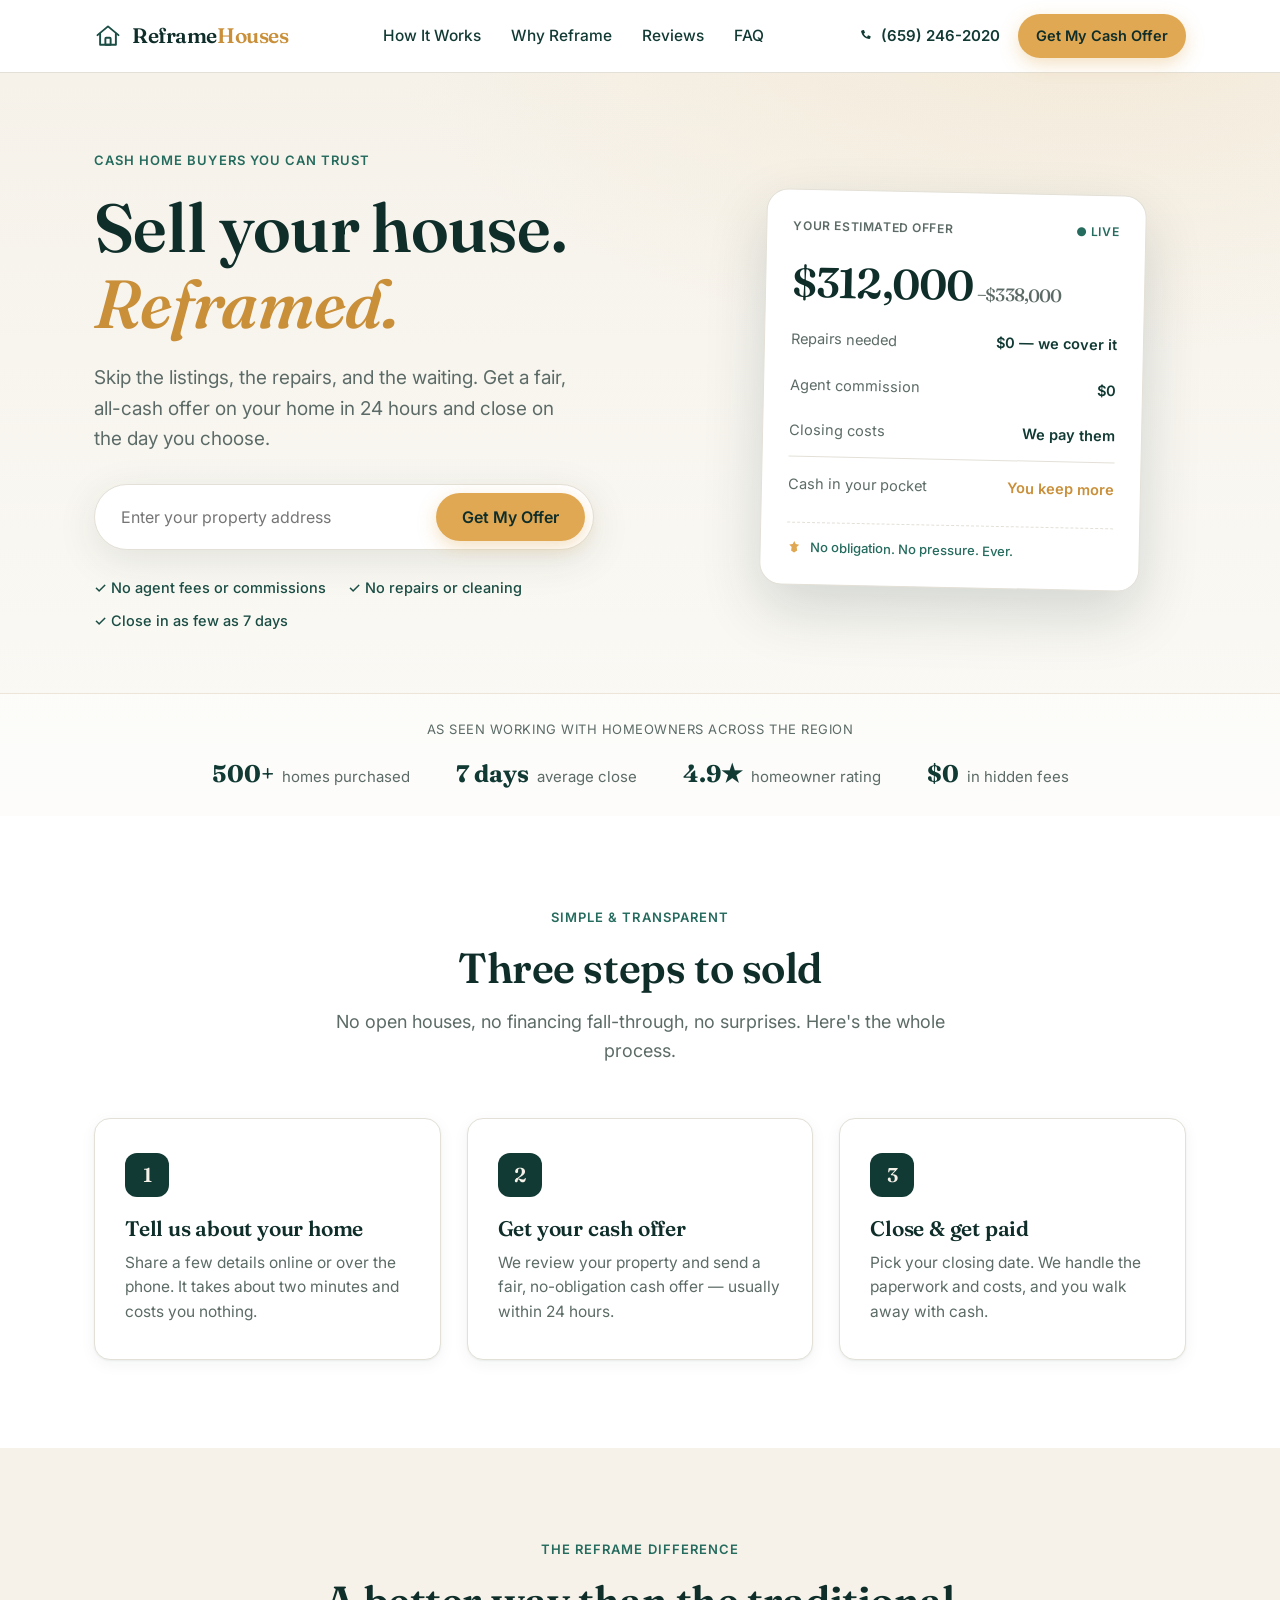
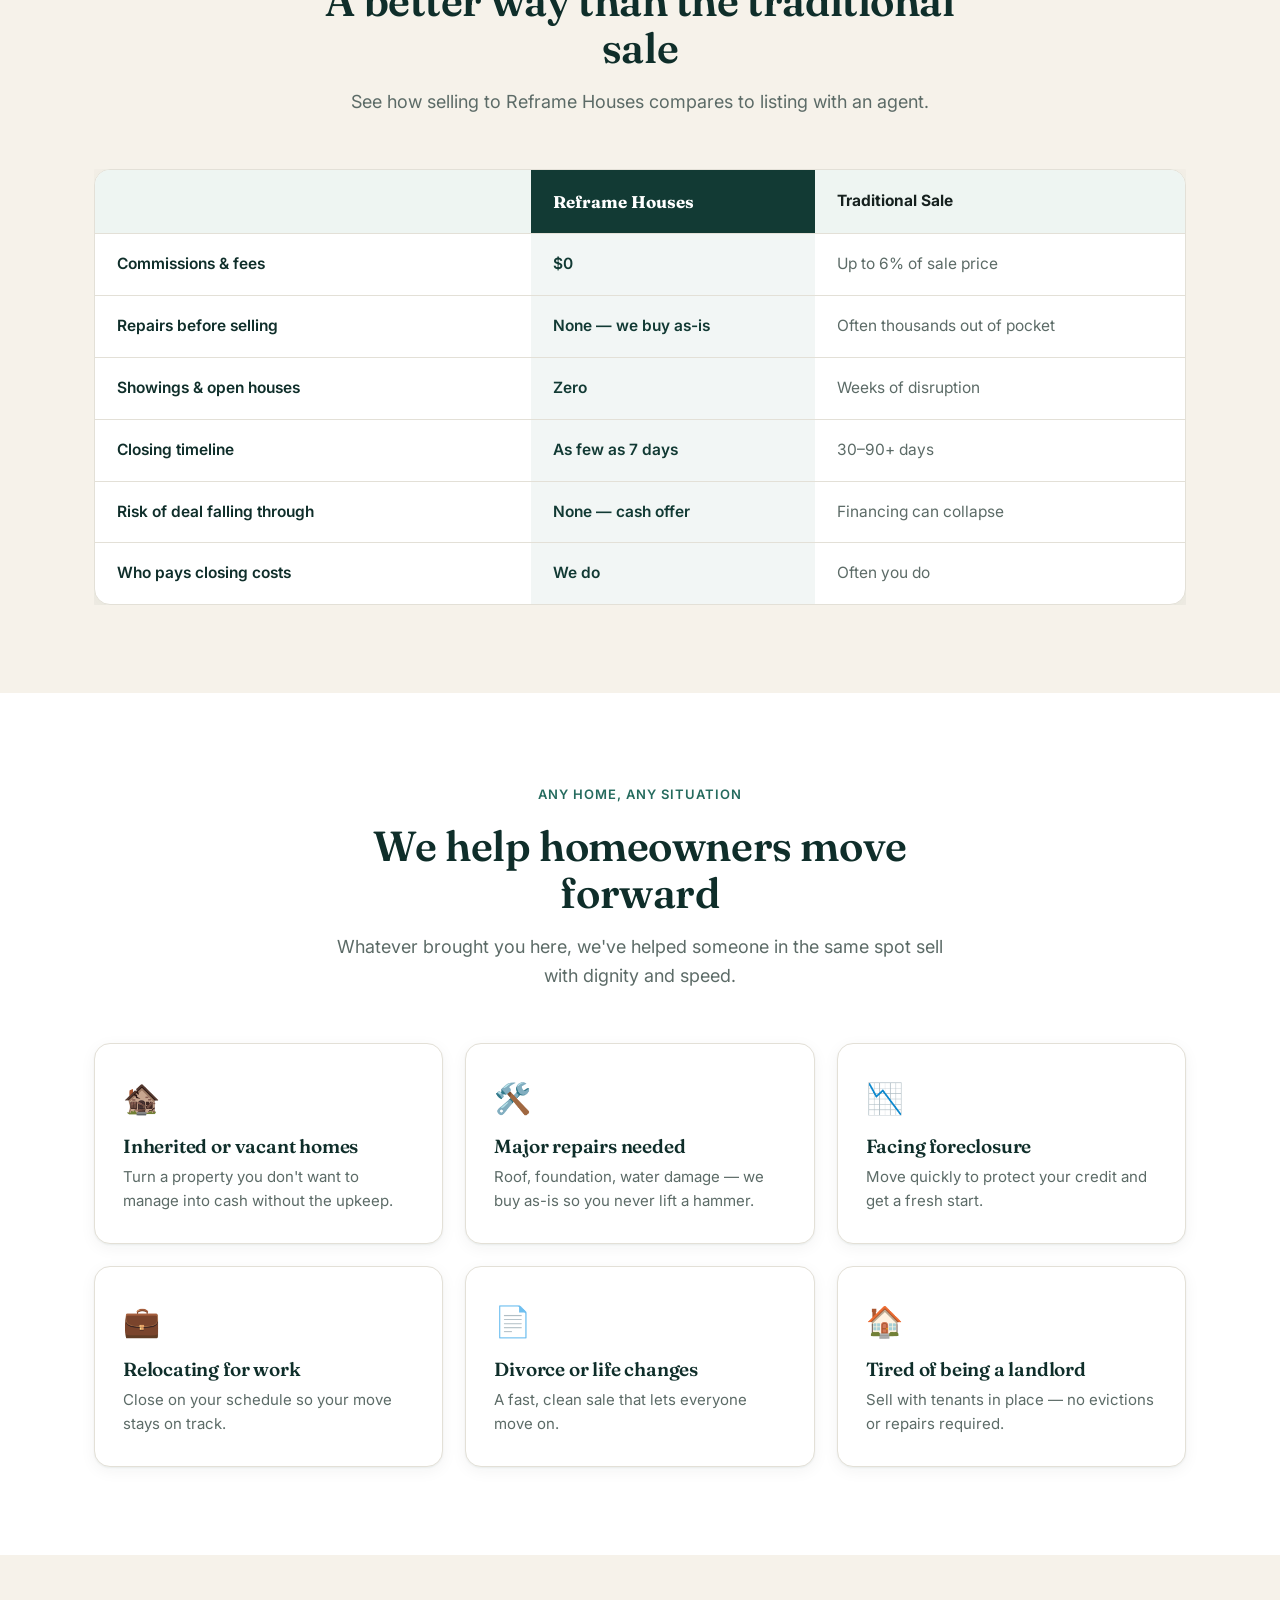
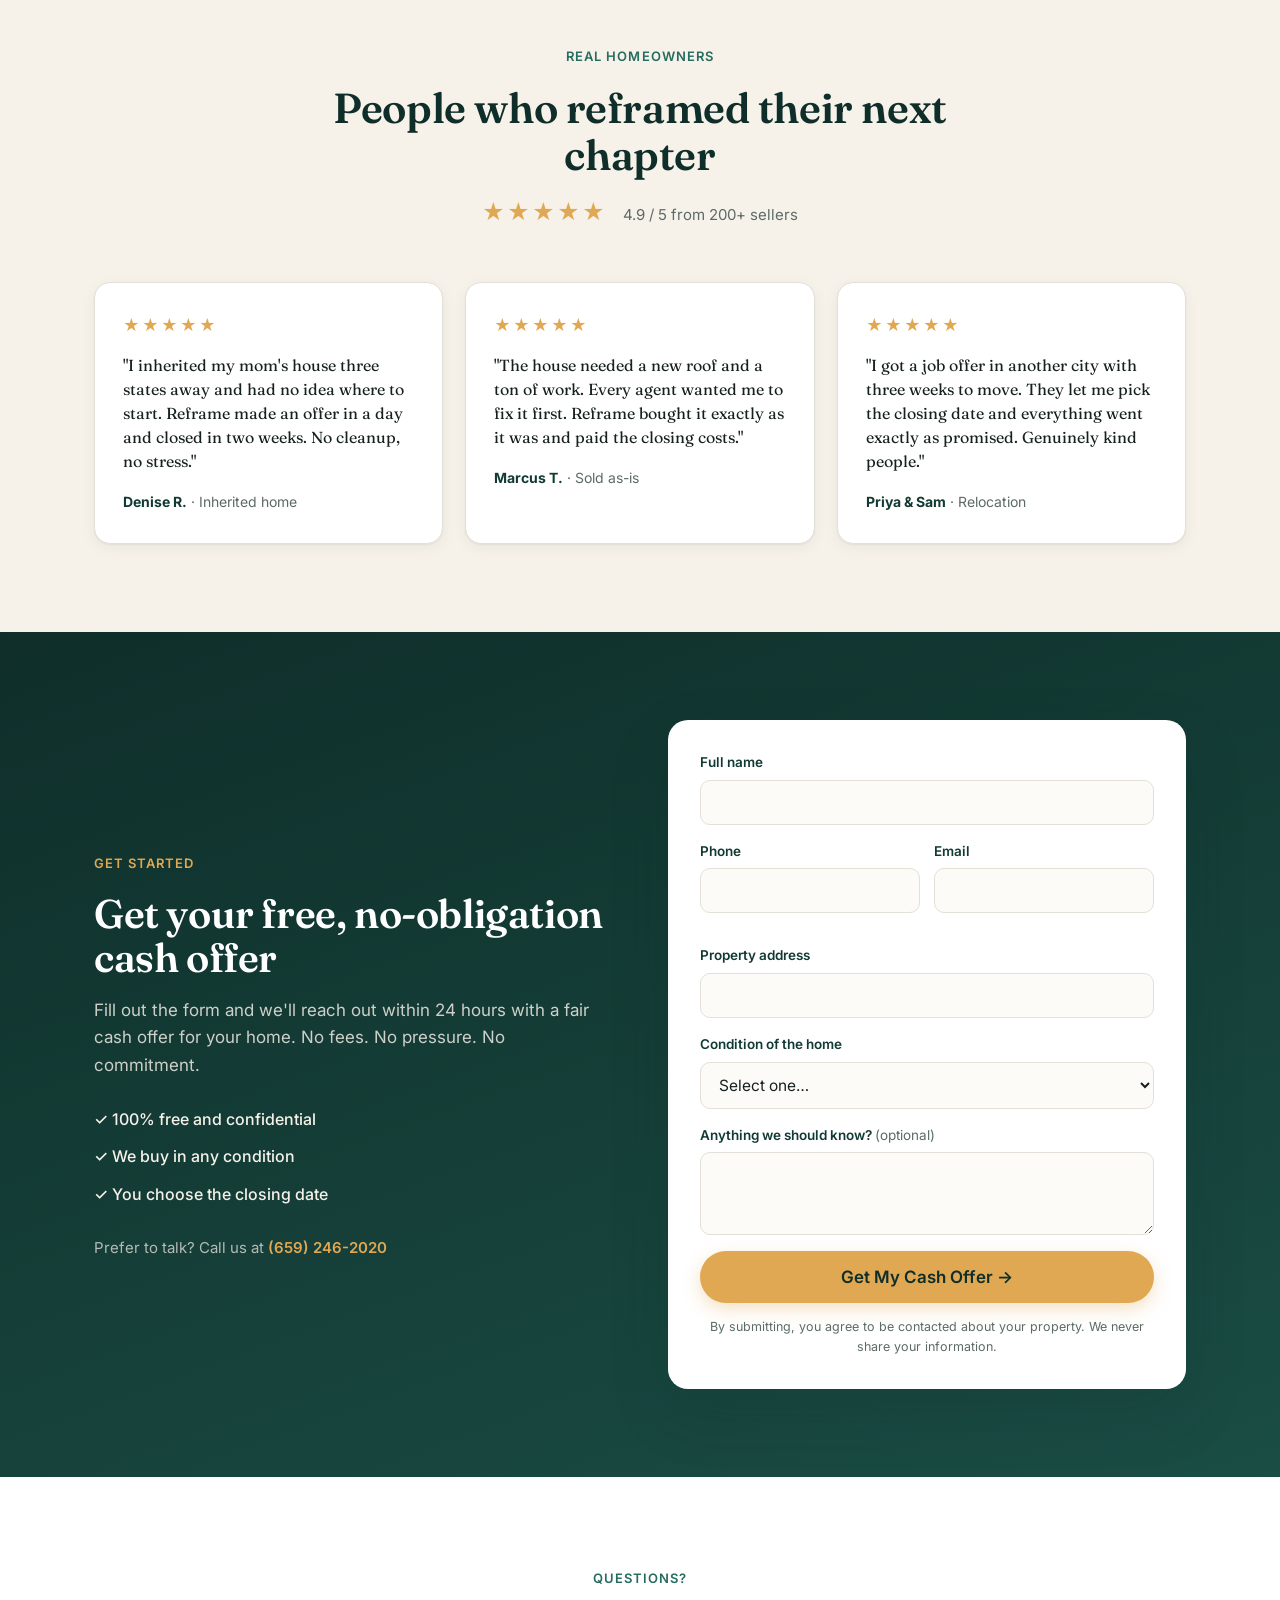
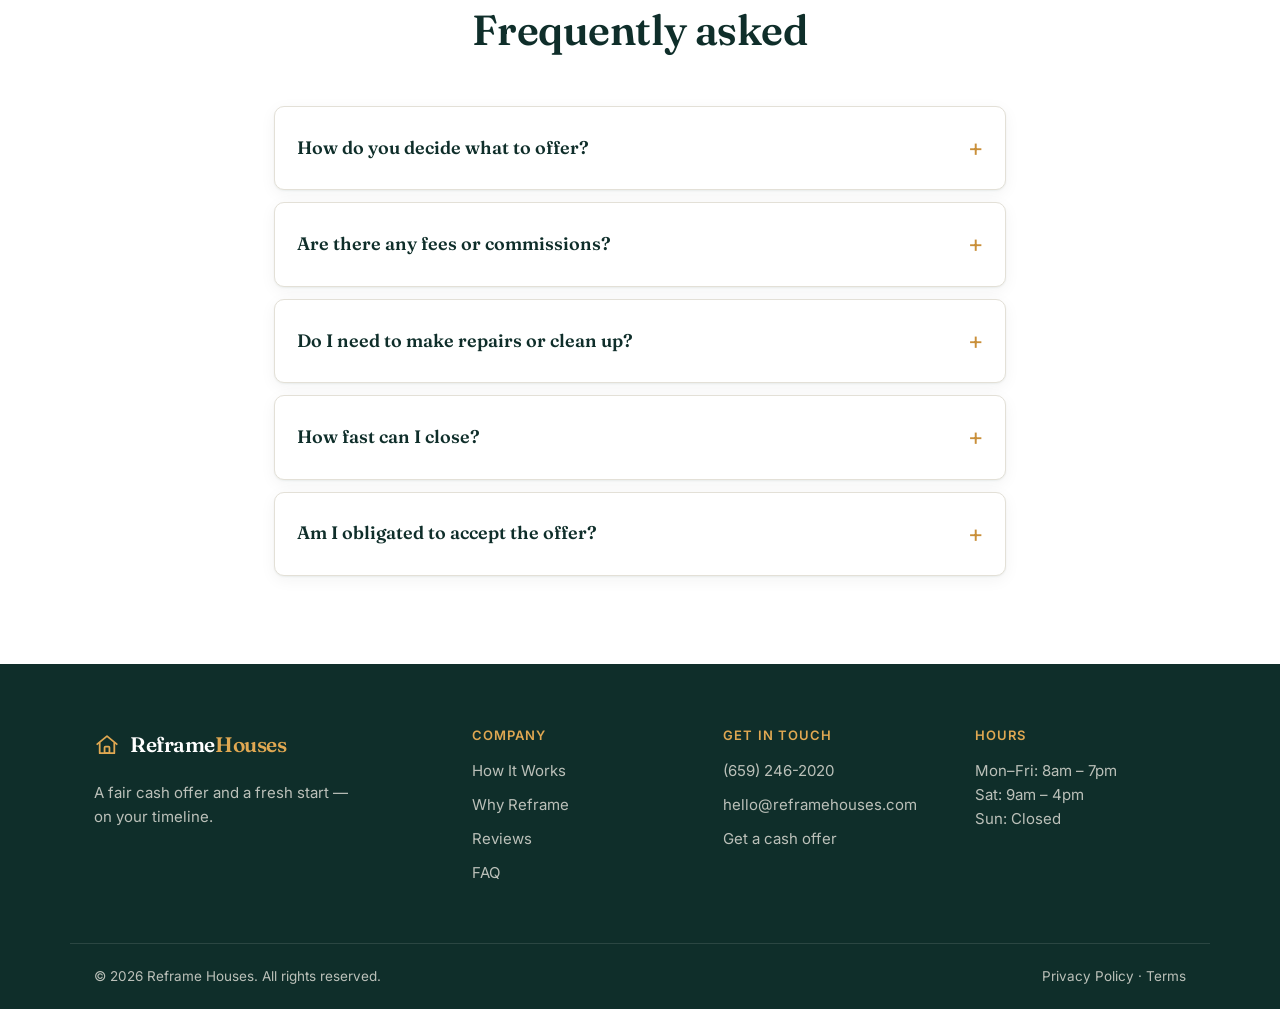
==== public/index.html @ acd5681f "Convert to Cloudflare Worker + static assets Workers Builds runs 'wrangler deploy', which failed on " ====
<!DOCTYPE html>
<html lang="en">
<head>
  <meta charset="UTF-8" />
  <meta name="viewport" content="width=device-width, initial-scale=1.0" />
  <title>Reframe Houses | Sell Your House Fast for Cash — No Fees, No Repairs</title>
  <meta name="description" content="Reframe Houses buys homes for cash in any condition. Get a fair, no-obligation cash offer and close on your timeline — no fees, no repairs, no showings." />
  <meta name="theme-color" content="#0f2e2a" />

  <!-- Open Graph -->
  <meta property="og:title" content="Reframe Houses — Sell Your House Fast for Cash" />
  <meta property="og:description" content="A fair cash offer in 24 hours. No fees, no repairs, close on your timeline." />
  <meta property="og:type" content="website" />

  <link rel="preconnect" href="https://fonts.googleapis.com" />
  <link rel="preconnect" href="https://fonts.gstatic.com" crossorigin />
  <link href="https://fonts.googleapis.com/css2?family=Fraunces:opsz,wght@9..144,400;9..144,500;9..144,600;9..144,700&family=Inter:wght@400;500;600;700&display=swap" rel="stylesheet" />
  <link rel="stylesheet" href="styles.css" />
</head>
<body>
  <!-- ===== Header ===== -->
  <header class="site-header" id="top">
    <div class="container header-inner">
      <a href="#top" class="logo" aria-label="Reframe Houses home">
        <span class="logo-mark" aria-hidden="true">
          <svg viewBox="0 0 32 32" width="28" height="28" fill="none">
            <path d="M4 15 16 5l12 10" stroke="currentColor" stroke-width="2.2" stroke-linecap="round" stroke-linejoin="round"/>
            <path d="M7 13.5V26h18V13.5" stroke="currentColor" stroke-width="2.2" stroke-linecap="round" stroke-linejoin="round"/>
            <rect x="13" y="18" width="6" height="8" rx="1" stroke="currentColor" stroke-width="2.2"/>
          </svg>
        </span>
        <span class="logo-text">Reframe<span>Houses</span></span>
      </a>

      <nav class="main-nav" aria-label="Primary">
        <a href="#how">How It Works</a>
        <a href="#why">Why Reframe</a>
        <a href="#reviews">Reviews</a>
        <a href="#faq">FAQ</a>
      </nav>

      <div class="header-actions">
        <a href="tel:+16592462020" class="header-phone">
          <svg viewBox="0 0 24 24" width="16" height="16" fill="none" aria-hidden="true"><path d="M6.5 3.5 9 3l1.5 4-2 1.5a12 12 0 0 0 5 5L15 11l4 1.5-.5 2.5a2 2 0 0 1-2 1.6A14 14 0 0 1 4.9 6.5a2 2 0 0 1 1.6-3Z" fill="currentColor"/></svg>
          (659) 246-2020
        </a>
        <a href="#offer" class="btn btn-primary btn-sm">Get My Cash Offer</a>
        <button class="nav-toggle" aria-label="Open menu" aria-expanded="false">
          <span></span><span></span><span></span>
        </button>
      </div>
    </div>
  </header>

  <!-- ===== Hero ===== -->
  <section class="hero">
    <div class="container hero-grid">
      <div class="hero-copy">
        <span class="eyebrow">Cash home buyers you can trust</span>
        <h1>Sell your house.<br /><span class="accent">Reframed.</span></h1>
        <p class="hero-sub">
          Skip the listings, the repairs, and the waiting. Get a fair, all-cash
          offer on your home in 24 hours and close on the day you choose.
        </p>

        <form class="offer-mini" id="offer" novalidate>
          <label class="sr-only" for="mini-address">Property address</label>
          <input id="mini-address" name="address" type="text" placeholder="Enter your property address" autocomplete="street-address" required />
          <button type="submit" class="btn btn-primary">Get My Offer</button>
        </form>

        <ul class="hero-trust">
          <li>✓ No agent fees or commissions</li>
          <li>✓ No repairs or cleaning</li>
          <li>✓ Close in as few as 7 days</li>
        </ul>
      </div>

      <div class="hero-card-wrap" aria-hidden="false">
        <div class="hero-card">
          <div class="hero-card-head">
            <span class="tag">Your estimated offer</span>
            <span class="tag tag-live">● Live</span>
          </div>
          <div class="hero-card-amount">$312,000<span>–$338,000</span></div>
          <div class="hero-card-row"><span>Repairs needed</span><strong>$0 — we cover it</strong></div>
          <div class="hero-card-row"><span>Agent commission</span><strong>$0</strong></div>
          <div class="hero-card-row"><span>Closing costs</span><strong>We pay them</strong></div>
          <div class="hero-card-divider"></div>
          <div class="hero-card-row total"><span>Cash in your pocket</span><strong>You keep more</strong></div>
          <div class="hero-card-foot">
            <svg viewBox="0 0 24 24" width="15" height="15" fill="none" aria-hidden="true"><path d="M12 2l2.5 5 5.5.8-4 3.9.9 5.5L12 20.5 7.1 17.2l.9-5.5-4-3.9L9.5 7 12 2Z" fill="currentColor"/></svg>
            No obligation. No pressure. Ever.
          </div>
        </div>
      </div>
    </div>

    <div class="hero-logos">
      <div class="container hero-logos-inner">
        <span>As seen working with homeowners across the region</span>
        <div class="stat-row">
          <div><strong>500+</strong> homes purchased</div>
          <div><strong>7 days</strong> average close</div>
          <div><strong>4.9★</strong> homeowner rating</div>
          <div><strong>$0</strong> in hidden fees</div>
        </div>
      </div>
    </div>
  </section>

  <!-- ===== How It Works ===== -->
  <section class="section" id="how">
    <div class="container">
      <div class="section-head center">
        <span class="eyebrow">Simple &amp; transparent</span>
        <h2>Three steps to sold</h2>
        <p>No open houses, no financing fall-through, no surprises. Here's the whole process.</p>
      </div>

      <div class="steps">
        <article class="step">
          <div class="step-num">1</div>
          <h3>Tell us about your home</h3>
          <p>Share a few details online or over the phone. It takes about two minutes and costs you nothing.</p>
        </article>
        <article class="step">
          <div class="step-num">2</div>
          <h3>Get your cash offer</h3>
          <p>We review your property and send a fair, no-obligation cash offer — usually within 24 hours.</p>
        </article>
        <article class="step">
          <div class="step-num">3</div>
          <h3>Close &amp; get paid</h3>
          <p>Pick your closing date. We handle the paperwork and costs, and you walk away with cash.</p>
        </article>
      </div>
    </div>
  </section>

  <!-- ===== Why Reframe / Comparison ===== -->
  <section class="section section-alt" id="why">
    <div class="container">
      <div class="section-head center">
        <span class="eyebrow">The Reframe difference</span>
        <h2>A better way than the traditional sale</h2>
        <p>See how selling to Reframe Houses compares to listing with an agent.</p>
      </div>

      <div class="compare">
        <table class="compare-table">
          <thead>
            <tr>
              <th scope="col"></th>
              <th scope="col" class="col-us">
                <span class="col-badge">Reframe Houses</span>
              </th>
              <th scope="col">Traditional Sale</th>
            </tr>
          </thead>
          <tbody>
            <tr><th scope="row">Commissions &amp; fees</th><td class="col-us">$0</td><td>Up to 6% of sale price</td></tr>
            <tr><th scope="row">Repairs before selling</th><td class="col-us">None — we buy as-is</td><td>Often thousands out of pocket</td></tr>
            <tr><th scope="row">Showings &amp; open houses</th><td class="col-us">Zero</td><td>Weeks of disruption</td></tr>
            <tr><th scope="row">Closing timeline</th><td class="col-us">As few as 7 days</td><td>30–90+ days</td></tr>
            <tr><th scope="row">Risk of deal falling through</th><td class="col-us">None — cash offer</td><td>Financing can collapse</td></tr>
            <tr><th scope="row">Who pays closing costs</th><td class="col-us">We do</td><td>Often you do</td></tr>
          </tbody>
        </table>
      </div>
    </div>
  </section>

  <!-- ===== Situations ===== -->
  <section class="section" id="situations">
    <div class="container">
      <div class="section-head center">
        <span class="eyebrow">Any home, any situation</span>
        <h2>We help homeowners move forward</h2>
        <p>Whatever brought you here, we've helped someone in the same spot sell with dignity and speed.</p>
      </div>

      <div class="cards">
        <div class="card"><div class="card-ico">🏚️</div><h3>Inherited or vacant homes</h3><p>Turn a property you don't want to manage into cash without the upkeep.</p></div>
        <div class="card"><div class="card-ico">🛠️</div><h3>Major repairs needed</h3><p>Roof, foundation, water damage — we buy as-is so you never lift a hammer.</p></div>
        <div class="card"><div class="card-ico">📉</div><h3>Facing foreclosure</h3><p>Move quickly to protect your credit and get a fresh start.</p></div>
        <div class="card"><div class="card-ico">💼</div><h3>Relocating for work</h3><p>Close on your schedule so your move stays on track.</p></div>
        <div class="card"><div class="card-ico">📄</div><h3>Divorce or life changes</h3><p>A fast, clean sale that lets everyone move on.</p></div>
        <div class="card"><div class="card-ico">🏠</div><h3>Tired of being a landlord</h3><p>Sell with tenants in place — no evictions or repairs required.</p></div>
      </div>
    </div>
  </section>

  <!-- ===== Reviews ===== -->
  <section class="section section-alt" id="reviews">
    <div class="container">
      <div class="section-head center">
        <span class="eyebrow">Real homeowners</span>
        <h2>People who reframed their next chapter</h2>
        <div class="stars-big" aria-label="4.9 out of 5 stars">★★★★★ <span>4.9 / 5 from 200+ sellers</span></div>
      </div>

      <div class="reviews">
        <figure class="review">
          <div class="stars" aria-hidden="true">★★★★★</div>
          <blockquote>"I inherited my mom's house three states away and had no idea where to start. Reframe made an offer in a day and closed in two weeks. No cleanup, no stress."</blockquote>
          <figcaption><strong>Denise R.</strong> · Inherited home</figcaption>
        </figure>
        <figure class="review">
          <div class="stars" aria-hidden="true">★★★★★</div>
          <blockquote>"The house needed a new roof and a ton of work. Every agent wanted me to fix it first. Reframe bought it exactly as it was and paid the closing costs."</blockquote>
          <figcaption><strong>Marcus T.</strong> · Sold as-is</figcaption>
        </figure>
        <figure class="review">
          <div class="stars" aria-hidden="true">★★★★★</div>
          <blockquote>"I got a job offer in another city with three weeks to move. They let me pick the closing date and everything went exactly as promised. Genuinely kind people."</blockquote>
          <figcaption><strong>Priya &amp; Sam</strong> · Relocation</figcaption>
        </figure>
      </div>
    </div>
  </section>

  <!-- ===== Offer form (full) ===== -->
  <section class="section cta-section" id="get-offer">
    <div class="container">
      <div class="cta-grid">
        <div class="cta-copy">
          <span class="eyebrow eyebrow-light">Get started</span>
          <h2>Get your free, no-obligation cash offer</h2>
          <p>Fill out the form and we'll reach out within 24 hours with a fair cash offer for your home. No fees. No pressure. No commitment.</p>
          <ul class="cta-points">
            <li>✓ 100% free and confidential</li>
            <li>✓ We buy in any condition</li>
            <li>✓ You choose the closing date</li>
          </ul>
          <p class="cta-call">Prefer to talk? Call us at <a href="tel:+16592462020">(659) 246-2020</a></p>
        </div>

        <form class="offer-form" id="lead-form" novalidate>
          <div class="form-row">
            <div class="field">
              <label for="name">Full name</label>
              <input id="name" name="name" type="text" autocomplete="name" required />
            </div>
          </div>
          <div class="form-row two">
            <div class="field">
              <label for="phone">Phone</label>
              <input id="phone" name="phone" type="tel" autocomplete="tel" required />
            </div>
            <div class="field">
              <label for="email">Email</label>
              <input id="email" name="email" type="email" autocomplete="email" required />
            </div>
          </div>
          <div class="field">
            <label for="property">Property address</label>
            <input id="property" name="property" type="text" autocomplete="street-address" required />
          </div>
          <div class="field">
            <label for="condition">Condition of the home</label>
            <select id="condition" name="condition">
              <option value="">Select one…</option>
              <option>Move-in ready</option>
              <option>Needs minor work</option>
              <option>Needs major repairs</option>
              <option>Not sure</option>
            </select>
          </div>
          <div class="field">
            <label for="notes">Anything we should know? <span class="opt">(optional)</span></label>
            <textarea id="notes" name="notes" rows="3"></textarea>
          </div>
          <button type="submit" class="btn btn-primary btn-block">Get My Cash Offer →</button>
          <p class="form-fine">By submitting, you agree to be contacted about your property. We never share your information.</p>
          <p class="form-success" id="form-success" hidden>✓ Thanks! We've received your info and will reach out within 24 hours.</p>
        </form>
      </div>
    </div>
  </section>

  <!-- ===== FAQ ===== -->
  <section class="section" id="faq">
    <div class="container narrow">
      <div class="section-head center">
        <span class="eyebrow">Questions?</span>
        <h2>Frequently asked</h2>
      </div>

      <div class="faq">
        <details>
          <summary>How do you decide what to offer?</summary>
          <p>We look at your home's location, condition, and recent sales of comparable properties nearby. Then we factor in the repairs we'll take on so you don't have to. You'll get a clear, fair number with no obligation to accept.</p>
        </details>
        <details>
          <summary>Are there any fees or commissions?</summary>
          <p>None. Unlike a traditional sale, there are no agent commissions, listing fees, or closing costs on your end — we cover them. The offer we make is the amount you walk away with.</p>
        </details>
        <details>
          <summary>Do I need to make repairs or clean up?</summary>
          <p>No. We buy homes exactly as they are. Leave behind anything you don't want, skip the repairs, and let us handle the rest.</p>
        </details>
        <details>
          <summary>How fast can I close?</summary>
          <p>Because we pay in cash, we can close in as few as 7 days. If you need more time, you pick the date that works for you.</p>
        </details>
        <details>
          <summary>Am I obligated to accept the offer?</summary>
          <p>Never. Our offer is completely free and no-obligation. If it's not the right fit, there's no cost and no pressure.</p>
        </details>
      </div>
    </div>
  </section>

  <!-- ===== Footer ===== -->
  <footer class="site-footer">
    <div class="container footer-grid">
      <div class="footer-brand">
        <a href="#top" class="logo logo-light">
          <span class="logo-mark" aria-hidden="true">
            <svg viewBox="0 0 32 32" width="26" height="26" fill="none">
              <path d="M4 15 16 5l12 10" stroke="currentColor" stroke-width="2.2" stroke-linecap="round" stroke-linejoin="round"/>
              <path d="M7 13.5V26h18V13.5" stroke="currentColor" stroke-width="2.2" stroke-linecap="round" stroke-linejoin="round"/>
              <rect x="13" y="18" width="6" height="8" rx="1" stroke="currentColor" stroke-width="2.2"/>
            </svg>
          </span>
          <span class="logo-text">Reframe<span>Houses</span></span>
        </a>
        <p>A fair cash offer and a fresh start — on your timeline.</p>
      </div>
      <div class="footer-col">
        <h4>Company</h4>
        <a href="#how">How It Works</a>
        <a href="#why">Why Reframe</a>
        <a href="#reviews">Reviews</a>
        <a href="#faq">FAQ</a>
      </div>
      <div class="footer-col">
        <h4>Get in touch</h4>
        <a href="tel:+16592462020">(659) 246-2020</a>
        <a href="mailto:hello@reframehouses.com">hello@reframehouses.com</a>
        <a href="#get-offer">Get a cash offer</a>
      </div>
      <div class="footer-col">
        <h4>Hours</h4>
        <p>Mon–Fri: 8am – 7pm<br />Sat: 9am – 4pm<br />Sun: Closed</p>
      </div>
    </div>
    <div class="container footer-bottom">
      <p>© <span id="year"></span> Reframe Houses. All rights reserved.</p>
      <p class="footer-legal"><a href="#">Privacy Policy</a> · <a href="#">Terms</a></p>
    </div>
  </footer>

  <script src="script.js"></script>
</body>
</html>
---- public/styles.css ----
/* ============================================================
   Reframe Houses — styles
   ============================================================ */

:root {
  --green-900: #0f2e2a;
  --green-800: #123a34;
  --green-700: #1a4d44;
  --green-600: #256b5e;
  --green-50:  #eef5f2;
  --sand:      #f6f2ea;
  --sand-200:  #ece5d8;
  --gold:      #e0a852;
  --gold-dark: #c98f39;
  --ink:       #16211f;
  --muted:     #5c6b67;
  --line:      #e3e0d7;
  --white:     #ffffff;

  --radius:    16px;
  --radius-sm: 10px;
  --shadow-sm: 0 1px 2px rgba(15,46,42,.06), 0 4px 16px rgba(15,46,42,.05);
  --shadow-md: 0 10px 40px rgba(15,46,42,.10);
  --shadow-lg: 0 24px 60px rgba(15,46,42,.16);

  --font-sans: 'Inter', -apple-system, BlinkMacSystemFont, 'Segoe UI', sans-serif;
  --font-serif: 'Fraunces', Georgia, serif;

  --maxw: 1140px;
}

* { box-sizing: border-box; }

html { scroll-behavior: smooth; }

body {
  margin: 0;
  font-family: var(--font-sans);
  color: var(--ink);
  background: var(--white);
  line-height: 1.6;
  -webkit-font-smoothing: antialiased;
}

h1, h2, h3, h4 { font-family: var(--font-serif); font-weight: 600; line-height: 1.12; margin: 0; letter-spacing: -0.01em; }

p { margin: 0; }

a { color: inherit; text-decoration: none; }

img { max-width: 100%; display: block; }

.container { width: 100%; max-width: var(--maxw); margin: 0 auto; padding: 0 24px; }
.container.narrow { max-width: 780px; }

.sr-only {
  position: absolute; width: 1px; height: 1px; padding: 0; margin: -1px;
  overflow: hidden; clip: rect(0 0 0 0); white-space: nowrap; border: 0;
}

/* ---------- Buttons ---------- */
.btn {
  display: inline-flex; align-items: center; justify-content: center; gap: 8px;
  font-family: var(--font-sans); font-weight: 600; font-size: 16px;
  padding: 14px 26px; border-radius: 999px; border: 0; cursor: pointer;
  transition: transform .15s ease, box-shadow .15s ease, background .15s ease;
  white-space: nowrap; text-align: center;
}
.btn-primary { background: var(--gold); color: var(--green-900); box-shadow: 0 6px 18px rgba(224,168,82,.35); }
.btn-primary:hover { background: var(--gold-dark); transform: translateY(-2px); box-shadow: 0 10px 24px rgba(224,168,82,.4); }
.btn-sm { padding: 10px 18px; font-size: 14.5px; }
.btn-block { width: 100%; padding: 16px; font-size: 17px; }

/* ---------- Header ---------- */
.site-header {
  position: sticky; top: 0; z-index: 50;
  background: rgba(255,255,255,.86);
  backdrop-filter: saturate(160%) blur(12px);
  border-bottom: 1px solid var(--line);
}
.header-inner { display: flex; align-items: center; justify-content: space-between; height: 72px; }

.logo { display: inline-flex; align-items: center; gap: 10px; color: var(--green-800); }
.logo-mark { display: inline-flex; color: var(--green-700); }
.logo-text { font-family: var(--font-serif); font-weight: 600; font-size: 21px; color: var(--green-900); letter-spacing: -0.02em; }
.logo-text span { color: var(--gold-dark); }
.logo-light { color: var(--sand); }
.logo-light .logo-mark { color: var(--gold); }
.logo-light .logo-text { color: var(--white); }
.logo-light .logo-text span { color: var(--gold); }

.main-nav { display: flex; gap: 30px; }
.main-nav a { font-weight: 500; font-size: 15.5px; color: var(--green-800); transition: color .15s; }
.main-nav a:hover { color: var(--gold-dark); }

.header-actions { display: flex; align-items: center; gap: 18px; }
.header-phone { display: inline-flex; align-items: center; gap: 7px; font-weight: 600; font-size: 15px; color: var(--green-800); }
.header-phone:hover { color: var(--gold-dark); }

.nav-toggle { display: none; flex-direction: column; gap: 5px; background: none; border: 0; cursor: pointer; padding: 6px; }
.nav-toggle span { width: 24px; height: 2px; background: var(--green-800); border-radius: 2px; transition: .2s; }

/* ---------- Hero ---------- */
.hero { position: relative; background:
    radial-gradient(1200px 600px at 85% -10%, rgba(224,168,82,.12), transparent 60%),
    linear-gradient(180deg, var(--sand) 0%, #fbfaf6 100%);
  overflow: hidden;
}
.hero-grid {
  display: grid; grid-template-columns: 1.1fr .9fr; gap: 56px;
  align-items: center; padding: 74px 24px 60px;
}
.eyebrow {
  display: inline-block; font-weight: 600; font-size: 13px; letter-spacing: .08em;
  text-transform: uppercase; color: var(--green-600); margin-bottom: 18px;
}
.eyebrow-light { color: var(--gold); }
.hero-copy h1 { font-size: clamp(44px, 6vw, 68px); font-weight: 600; color: var(--green-900); }
.hero-copy h1 .accent { color: var(--gold-dark); font-style: italic; }
.hero-sub { margin-top: 22px; font-size: 19px; color: var(--muted); max-width: 480px; }

.offer-mini {
  display: flex; gap: 8px; margin-top: 30px; background: var(--white);
  padding: 8px; border-radius: 999px; box-shadow: var(--shadow-md);
  max-width: 500px; border: 1px solid var(--line);
}
.offer-mini input {
  flex: 1; border: 0; background: transparent; padding: 0 18px; font-size: 16px;
  font-family: var(--font-sans); color: var(--ink); min-width: 0;
}
.offer-mini input:focus { outline: none; }

.hero-trust { list-style: none; margin: 26px 0 0; padding: 0; display: flex; flex-wrap: wrap; gap: 10px 22px; }
.hero-trust li { font-size: 14.5px; font-weight: 500; color: var(--green-700); }

/* Hero card */
.hero-card-wrap { display: flex; justify-content: center; }
.hero-card {
  width: 100%; max-width: 380px; background: var(--white);
  border-radius: 22px; padding: 26px; box-shadow: var(--shadow-lg);
  border: 1px solid var(--line);
  transform: rotate(1.2deg);
}
.hero-card-head { display: flex; justify-content: space-between; align-items: center; margin-bottom: 14px; }
.tag { font-size: 12px; font-weight: 600; color: var(--muted); text-transform: uppercase; letter-spacing: .05em; }
.tag-live { color: var(--green-600); }
.hero-card-amount { font-family: var(--font-serif); font-size: 42px; font-weight: 600; color: var(--green-900); letter-spacing: -0.02em; }
.hero-card-amount span { font-size: 18px; color: var(--muted); font-weight: 500; margin-left: 4px; }
.hero-card-row { display: flex; justify-content: space-between; align-items: center; padding: 11px 0; font-size: 14.5px; color: var(--muted); }
.hero-card-row strong { color: var(--green-800); font-weight: 600; }
.hero-card-row.total strong { color: var(--gold-dark); }
.hero-card-divider { height: 1px; background: var(--line); margin: 4px 0; }
.hero-card-foot { display: flex; align-items: center; gap: 8px; margin-top: 16px; padding-top: 14px; border-top: 1px dashed var(--line); font-size: 13px; color: var(--green-600); font-weight: 500; }
.hero-card-foot svg { color: var(--gold); }

/* Hero logos / stats */
.hero-logos { border-top: 1px solid var(--sand-200); background: rgba(255,255,255,.5); }
.hero-logos-inner { padding: 22px 24px; text-align: center; }
.hero-logos-inner > span { font-size: 13px; letter-spacing: .04em; text-transform: uppercase; color: var(--muted); }
.stat-row { display: flex; flex-wrap: wrap; justify-content: center; gap: 14px 46px; margin-top: 14px; }
.stat-row div { font-size: 15px; color: var(--muted); }
.stat-row strong { font-family: var(--font-serif); font-size: 24px; color: var(--green-800); margin-right: 4px; }

/* ---------- Sections ---------- */
.section { padding: 88px 0; }
.section-alt { background: var(--sand); }
.section-head { max-width: 640px; margin-bottom: 52px; }
.section-head.center { margin-left: auto; margin-right: auto; text-align: center; }
.section-head h2 { font-size: clamp(30px, 4vw, 42px); color: var(--green-900); }
.section-head p { margin-top: 16px; font-size: 18px; color: var(--muted); }

/* Steps */
.steps { display: grid; grid-template-columns: repeat(3, 1fr); gap: 26px; }
.step {
  background: var(--white); border: 1px solid var(--line); border-radius: var(--radius);
  padding: 34px 30px; box-shadow: var(--shadow-sm); position: relative;
}
.step-num {
  width: 44px; height: 44px; border-radius: 12px; background: var(--green-800); color: var(--sand);
  display: flex; align-items: center; justify-content: center; font-family: var(--font-serif);
  font-size: 20px; font-weight: 600; margin-bottom: 20px;
}
.step h3 { font-size: 21px; color: var(--green-900); margin-bottom: 10px; }
.step p { color: var(--muted); font-size: 15.5px; }

/* Compare table */
.compare { overflow-x: auto; }
.compare-table {
  width: 100%; border-collapse: separate; border-spacing: 0; min-width: 560px;
  background: var(--white); border-radius: var(--radius); overflow: hidden;
  box-shadow: var(--shadow-md); border: 1px solid var(--line);
}
.compare-table th, .compare-table td { padding: 18px 22px; text-align: left; font-size: 15.5px; }
.compare-table thead th { background: var(--green-50); border-bottom: 1px solid var(--line); }
.compare-table thead .col-us { background: var(--green-800); }
.col-badge { display: inline-block; color: var(--white); font-family: var(--font-serif); font-size: 17px; }
.compare-table tbody th { font-weight: 600; color: var(--green-900); width: 40%; }
.compare-table tbody tr:not(:last-child) th,
.compare-table tbody tr:not(:last-child) td { border-bottom: 1px solid var(--line); }
.compare-table td { color: var(--muted); }
.compare-table td.col-us { color: var(--green-800); font-weight: 600; background: rgba(37,107,94,.06); }

/* Cards */
.cards { display: grid; grid-template-columns: repeat(3, 1fr); gap: 22px; }
.card {
  background: var(--white); border: 1px solid var(--line); border-radius: var(--radius);
  padding: 30px 28px; box-shadow: var(--shadow-sm); transition: transform .18s, box-shadow .18s;
}
.card:hover { transform: translateY(-4px); box-shadow: var(--shadow-md); }
.card-ico { font-size: 30px; margin-bottom: 14px; }
.card h3 { font-size: 19px; color: var(--green-900); margin-bottom: 8px; }
.card p { color: var(--muted); font-size: 15px; }

/* Reviews */
.stars-big { margin-top: 16px; color: var(--gold); font-size: 22px; letter-spacing: 2px; }
.stars-big span { font-family: var(--font-sans); font-size: 15px; color: var(--muted); letter-spacing: 0; margin-left: 8px; }
.reviews { display: grid; grid-template-columns: repeat(3, 1fr); gap: 22px; }
.review {
  background: var(--white); border: 1px solid var(--line); border-radius: var(--radius);
  padding: 30px 28px; margin: 0; box-shadow: var(--shadow-sm);
}
.review .stars { color: var(--gold); letter-spacing: 2px; margin-bottom: 14px; }
.review blockquote { margin: 0 0 18px; font-size: 16px; color: var(--ink); font-family: var(--font-serif); font-weight: 400; line-height: 1.5; }
.review figcaption { font-size: 14px; color: var(--muted); }
.review figcaption strong { color: var(--green-800); }

/* CTA section */
.cta-section { background: linear-gradient(160deg, var(--green-900), var(--green-700)); color: var(--sand); }
.cta-grid { display: grid; grid-template-columns: 1fr 1fr; gap: 56px; align-items: center; }
.cta-copy h2 { color: var(--white); font-size: clamp(28px, 3.6vw, 40px); }
.cta-copy p { color: rgba(246,242,234,.82); font-size: 17px; margin-top: 16px; }
.cta-points { list-style: none; padding: 0; margin: 22px 0; }
.cta-points li { padding: 6px 0; font-weight: 500; color: var(--sand); }
.cta-call { margin-top: 20px !important; font-size: 15px !important; color: rgba(246,242,234,.7) !important; }
.cta-call a { color: var(--gold); font-weight: 600; }

.offer-form {
  background: var(--white); border-radius: 20px; padding: 32px; box-shadow: var(--shadow-lg); color: var(--ink);
}
.form-row { margin-bottom: 16px; }
.form-row.two { display: grid; grid-template-columns: 1fr 1fr; gap: 14px; }
.field { margin-bottom: 16px; display: flex; flex-direction: column; }
.field label { font-size: 13.5px; font-weight: 600; color: var(--green-800); margin-bottom: 6px; }
.field .opt { color: var(--muted); font-weight: 400; }
.field input, .field select, .field textarea {
  font-family: var(--font-sans); font-size: 15.5px; padding: 12px 14px;
  border: 1px solid var(--line); border-radius: var(--radius-sm); background: #fcfbf8;
  color: var(--ink); transition: border .15s, box-shadow .15s; width: 100%;
}
.field input:focus, .field select:focus, .field textarea:focus {
  outline: none; border-color: var(--green-600); box-shadow: 0 0 0 3px rgba(37,107,94,.14); background: var(--white);
}
.field textarea { resize: vertical; }
.form-fine { font-size: 12.5px; color: var(--muted); margin-top: 14px; text-align: center; }
.form-success { margin-top: 16px; padding: 12px 16px; background: var(--green-50); color: var(--green-700); border-radius: var(--radius-sm); font-weight: 600; font-size: 14.5px; text-align: center; }

/* FAQ */
.faq { display: flex; flex-direction: column; gap: 12px; }
.faq details {
  background: var(--white); border: 1px solid var(--line); border-radius: var(--radius-sm);
  padding: 4px 22px; box-shadow: var(--shadow-sm);
}
.faq summary {
  list-style: none; cursor: pointer; font-family: var(--font-serif); font-weight: 600;
  font-size: 18px; color: var(--green-900); padding: 18px 0; display: flex;
  justify-content: space-between; align-items: center; gap: 16px;
}
.faq summary::-webkit-details-marker { display: none; }
.faq summary::after { content: '+'; font-family: var(--font-sans); font-size: 24px; color: var(--gold-dark); font-weight: 400; transition: transform .2s; }
.faq details[open] summary::after { transform: rotate(45deg); }
.faq details p { color: var(--muted); font-size: 15.5px; padding: 0 0 20px; }

/* Footer */
.site-footer { background: var(--green-900); color: rgba(246,242,234,.75); padding-top: 64px; }
.footer-grid { display: grid; grid-template-columns: 1.6fr 1fr 1fr 1fr; gap: 40px; padding-bottom: 48px; }
.footer-brand p { margin-top: 16px; font-size: 15px; max-width: 260px; }
.footer-col h4 { font-family: var(--font-sans); font-size: 13px; text-transform: uppercase; letter-spacing: .08em; color: var(--gold); margin-bottom: 16px; }
.footer-col a, .footer-col p { display: block; color: rgba(246,242,234,.75); font-size: 15px; margin-bottom: 10px; transition: color .15s; }
.footer-col a:hover { color: var(--gold); }
.footer-bottom { display: flex; justify-content: space-between; align-items: center; padding: 22px 24px; border-top: 1px solid rgba(246,242,234,.12); font-size: 13.5px; }
.footer-bottom p { margin: 0; }
.footer-legal a:hover { color: var(--gold); }

/* ---------- Responsive ---------- */
@media (max-width: 900px) {
  .main-nav { display: none; }
  .header-phone { display: none; }
  .nav-toggle { display: flex; }
  .hero-grid { grid-template-columns: 1fr; gap: 40px; padding-top: 54px; }
  .hero-card { transform: none; max-width: 420px; }
  .steps, .cards, .reviews { grid-template-columns: 1fr; }
  .cta-grid { grid-template-columns: 1fr; gap: 36px; }
  .footer-grid { grid-template-columns: 1fr 1fr; gap: 32px; }

  /* Mobile menu */
  .main-nav.open {
    display: flex; flex-direction: column; position: absolute; top: 72px; left: 0; right: 0;
    background: var(--white); padding: 20px 24px; gap: 4px; border-bottom: 1px solid var(--line);
    box-shadow: var(--shadow-md);
  }
  .main-nav.open a { padding: 12px 0; font-size: 17px; }
}

@media (max-width: 560px) {
  .section { padding: 64px 0; }
  .offer-mini { flex-direction: column; border-radius: var(--radius); background: transparent; box-shadow: none; border: 0; padding: 0; }
  .offer-mini input { background: var(--white); border: 1px solid var(--line); border-radius: 999px; padding: 14px 20px; box-shadow: var(--shadow-sm); }
  .offer-mini .btn { width: 100%; }
  .form-row.two { grid-template-columns: 1fr; }
  .footer-grid { grid-template-columns: 1fr; }
  .footer-bottom { flex-direction: column; gap: 10px; text-align: center; }
  .stat-row { gap: 14px 28px; }
}
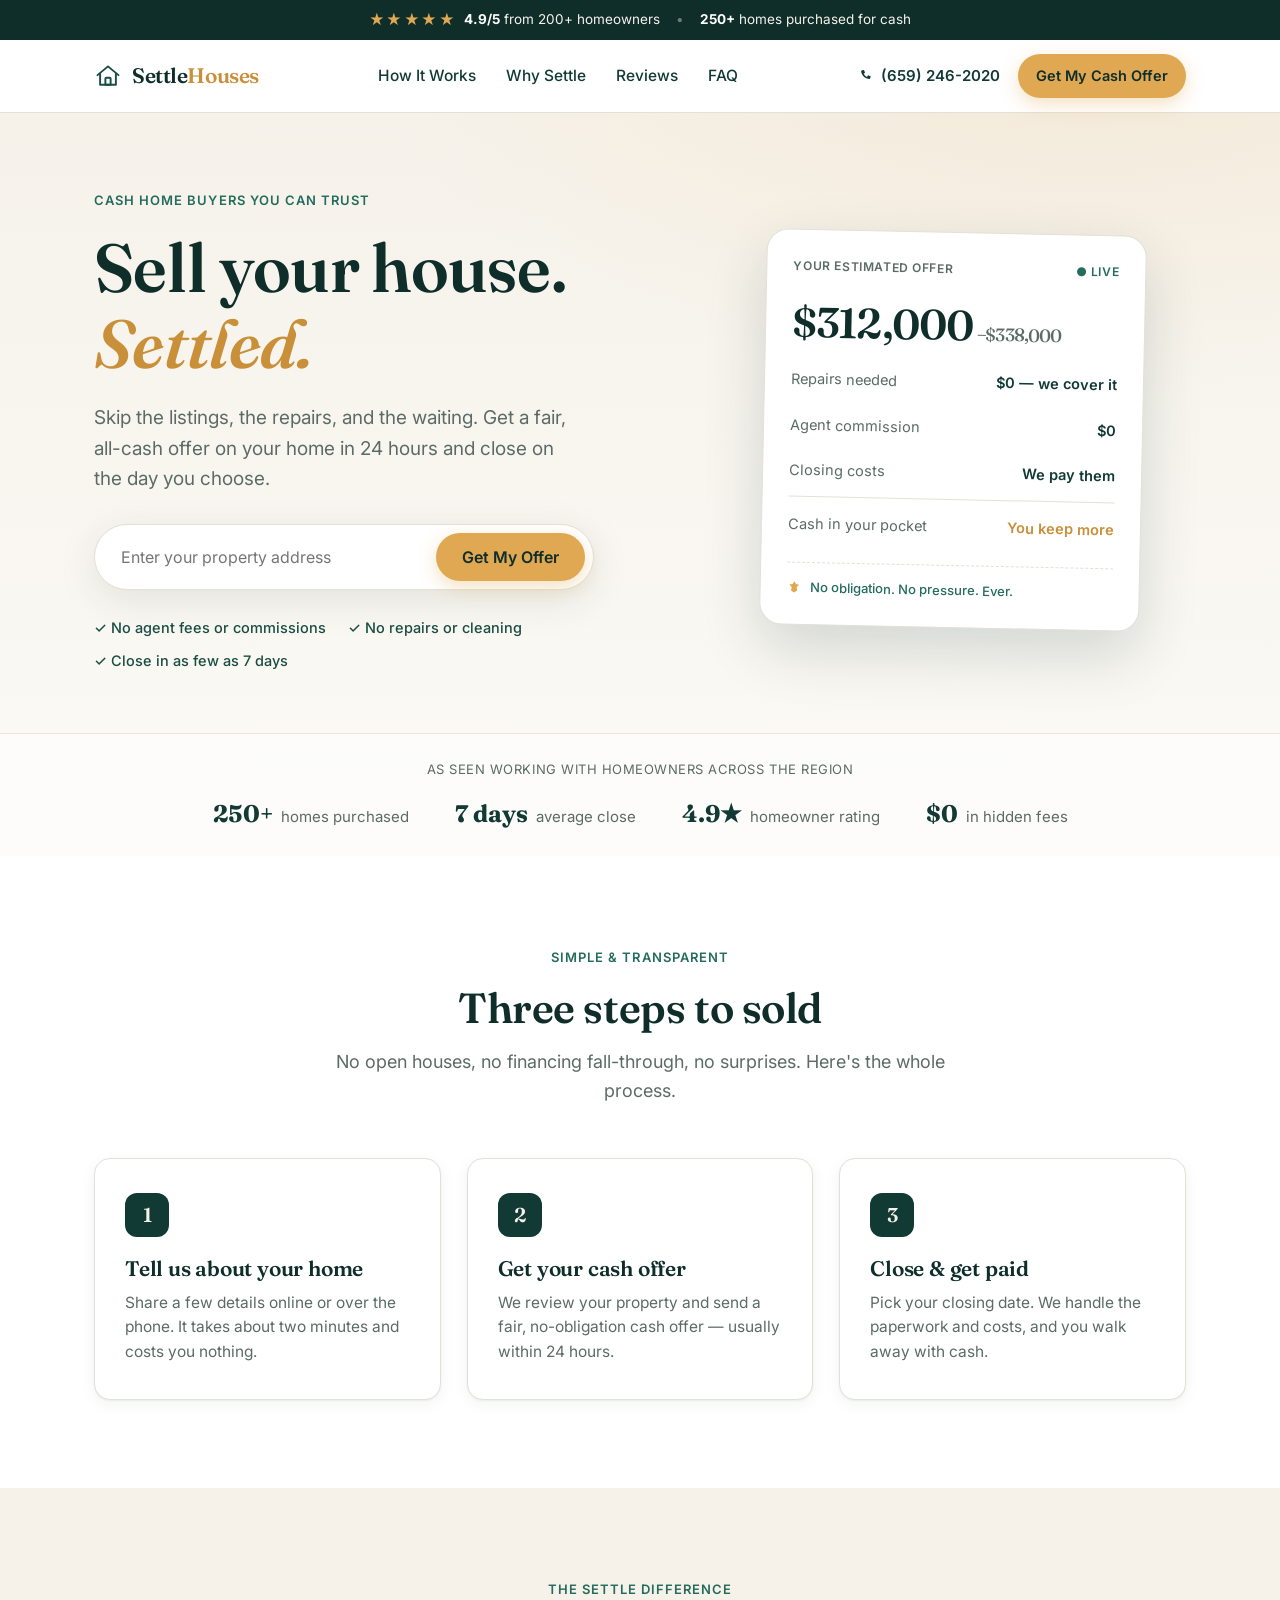
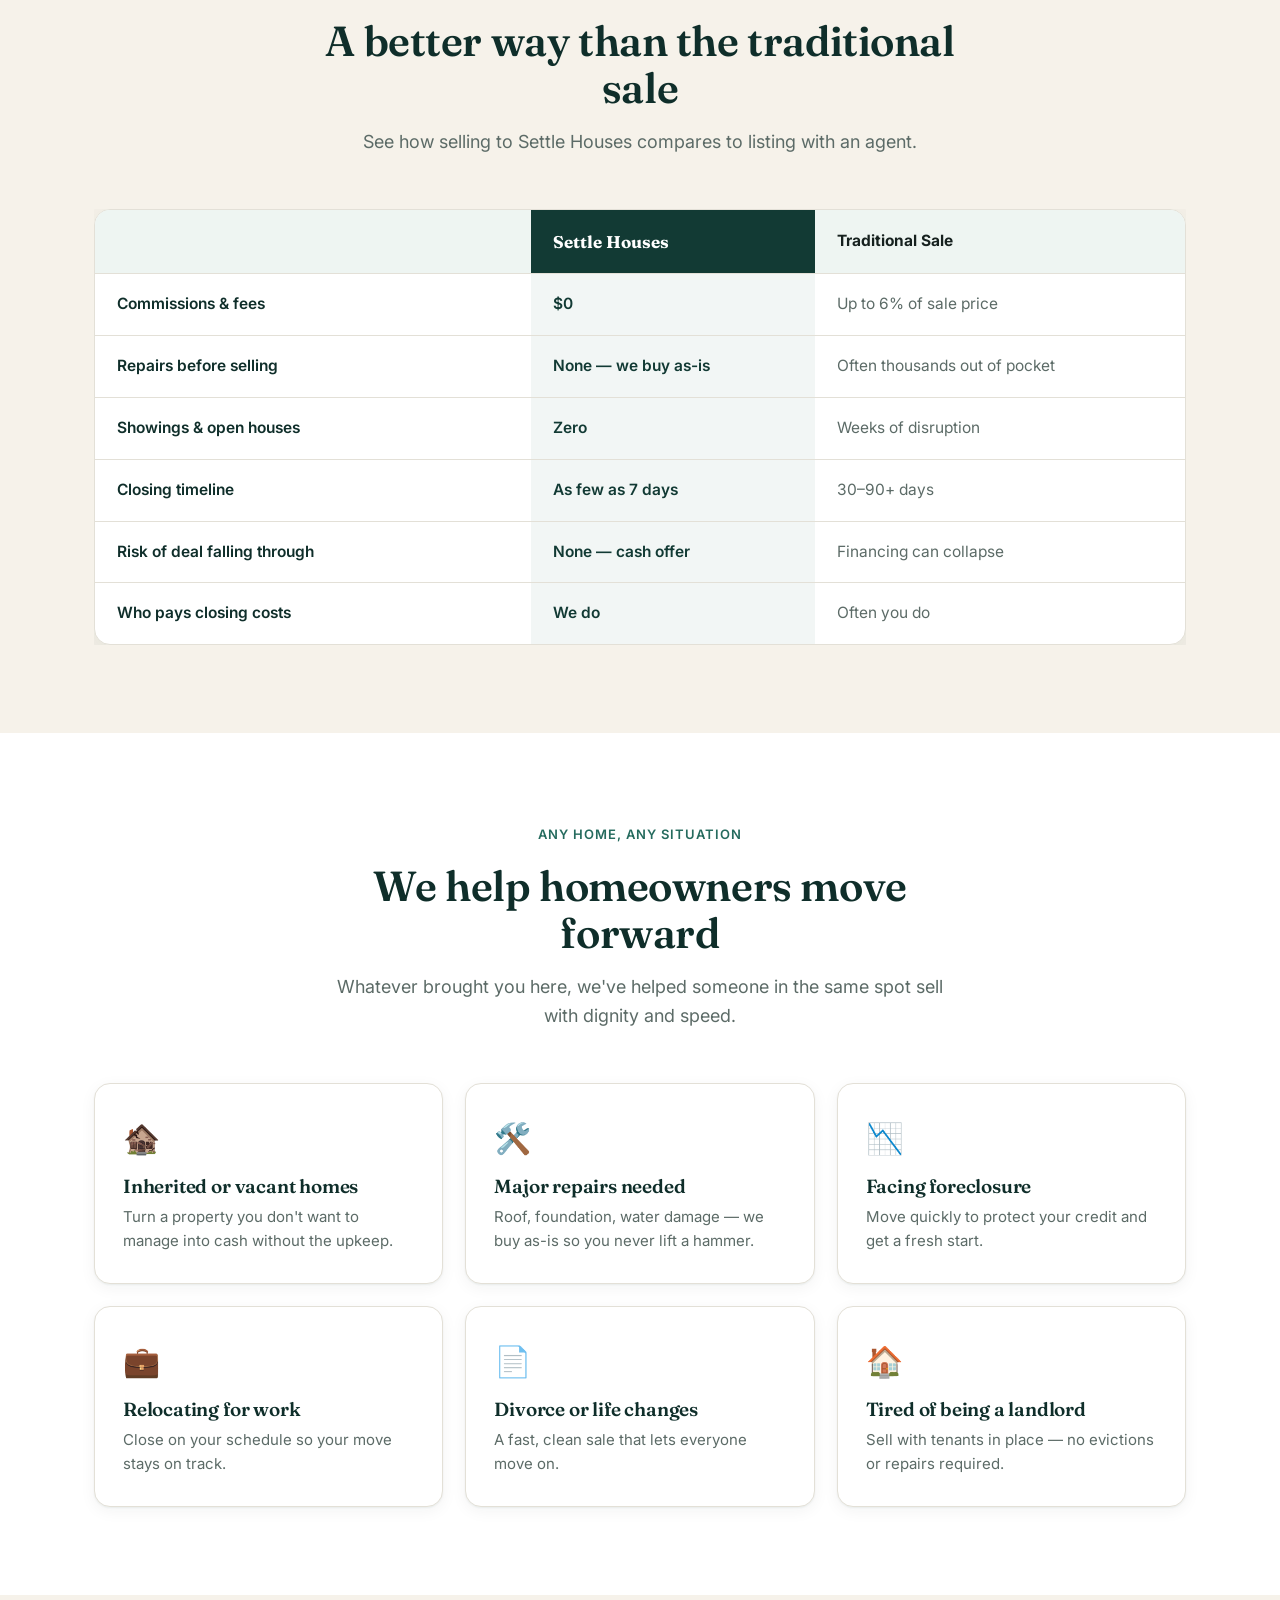
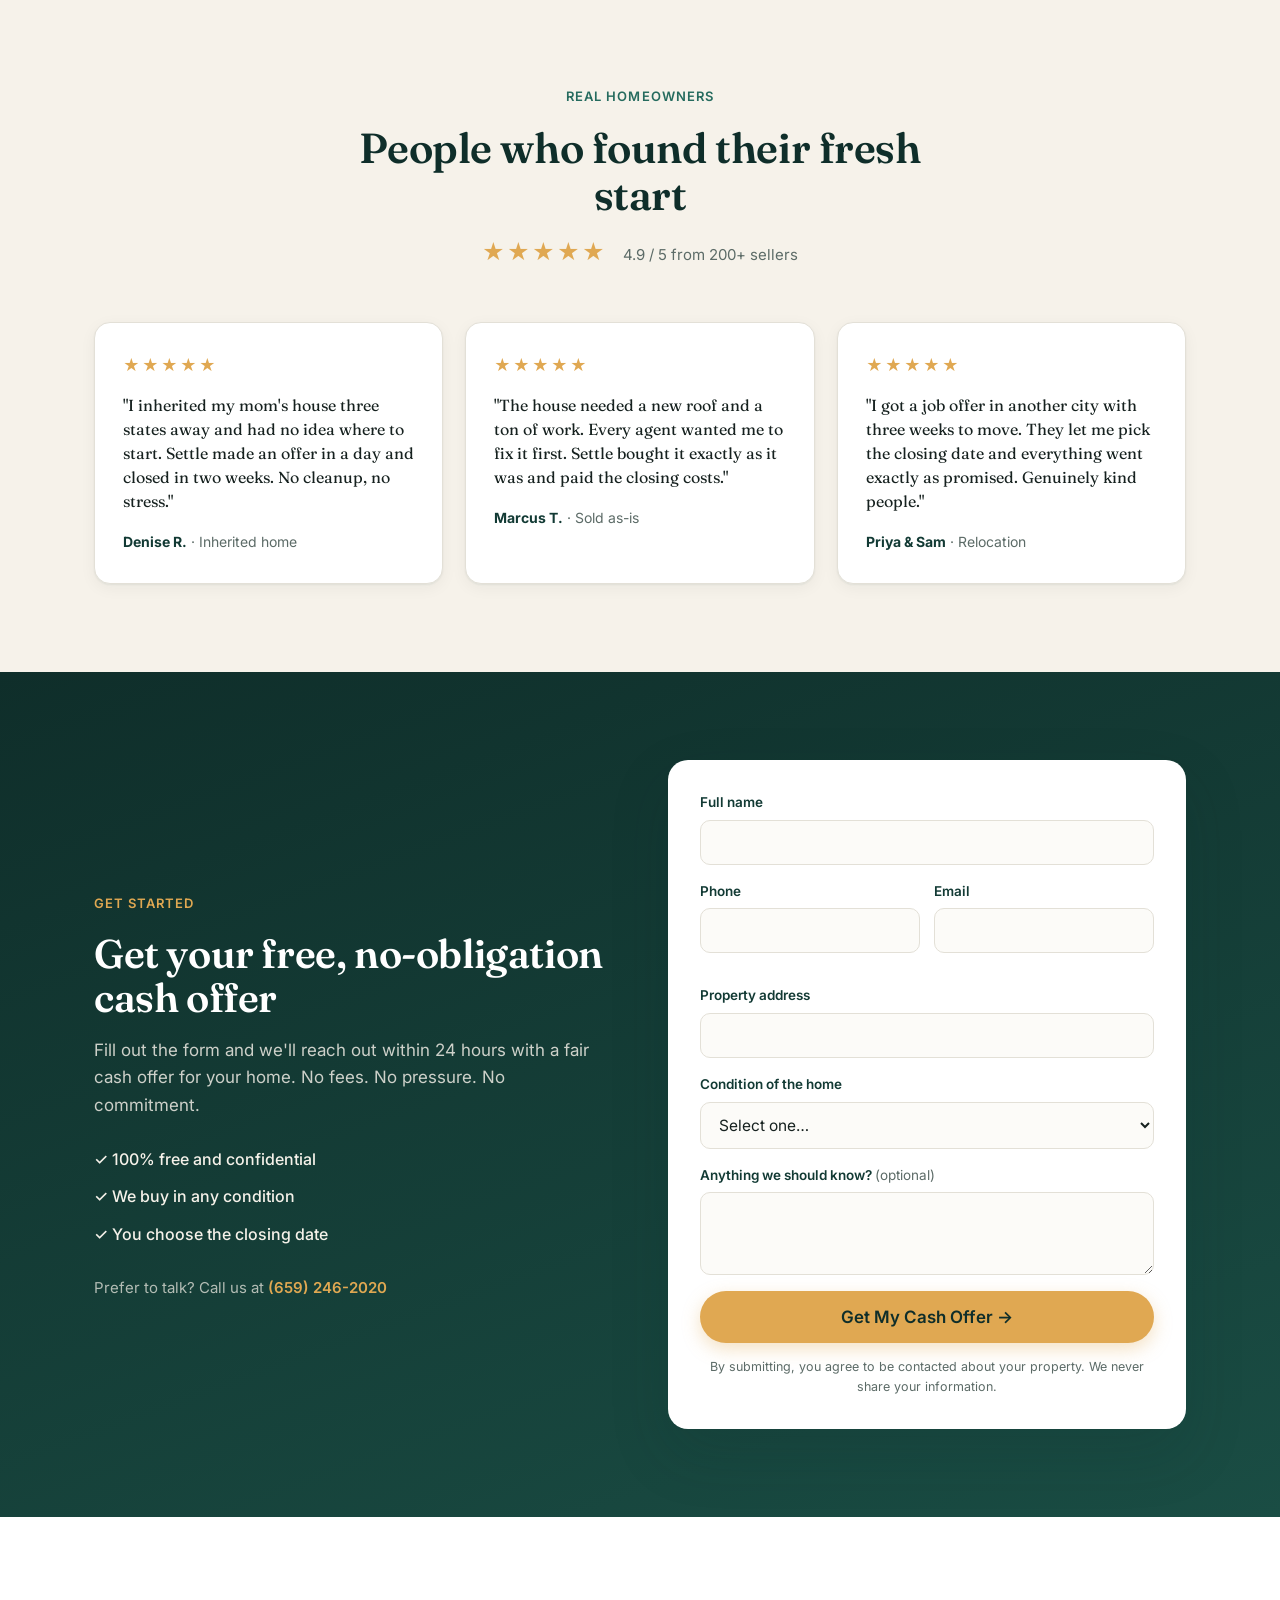
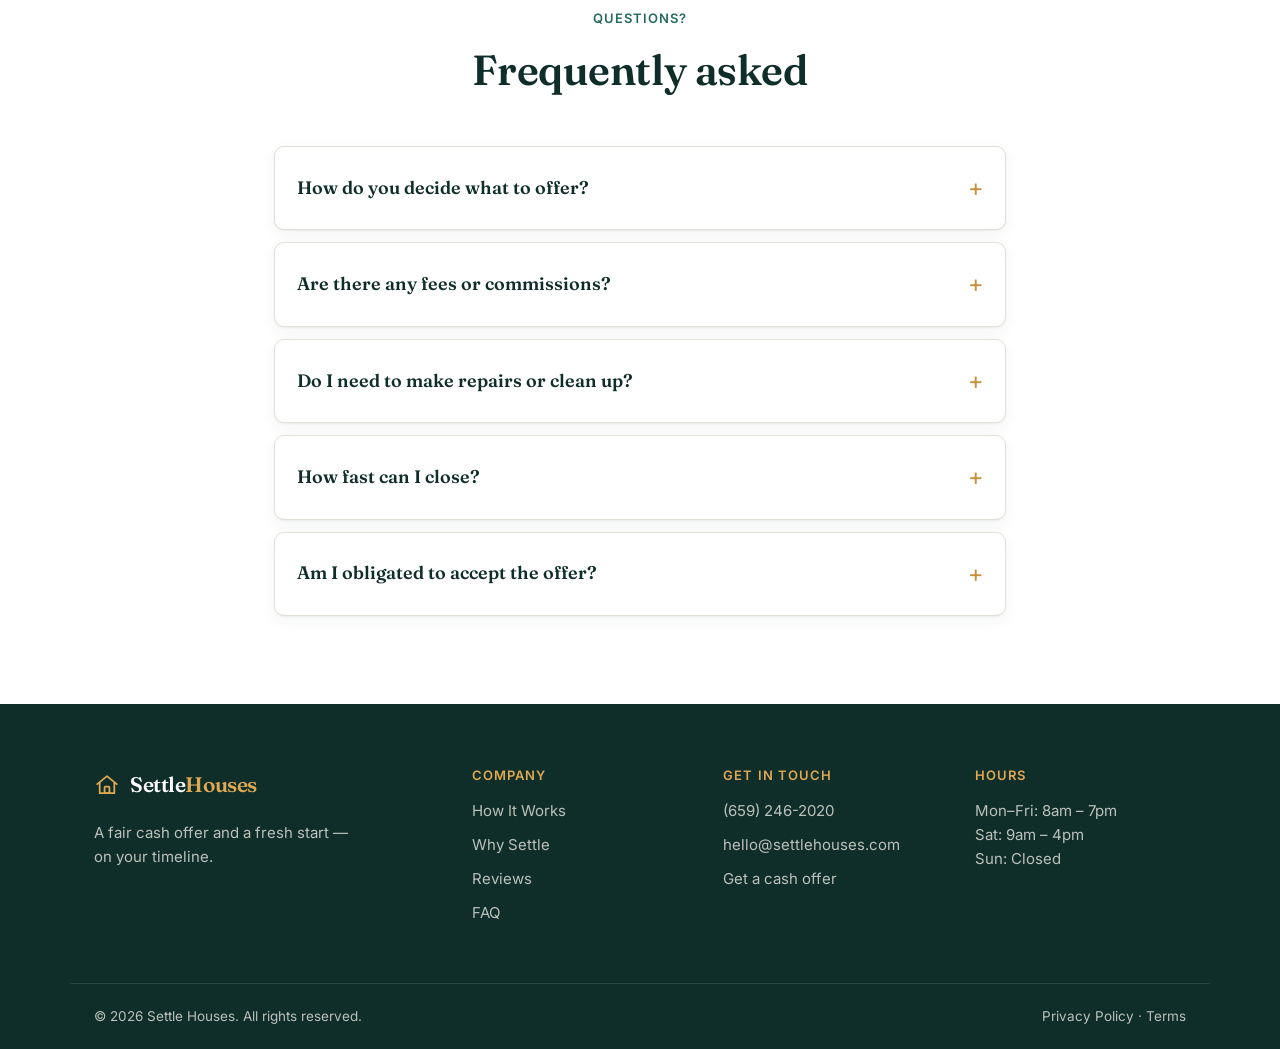
==== commit a6bd2288: "Rebrand to Settle Houses; add header review bar; 250 homes - Rename Reframe Houses → Settle Houses a" ====
--- a/public/index.html
+++ b/public/index.html
@@ -3,12 +3,12 @@
 <head>
   <meta charset="UTF-8" />
   <meta name="viewport" content="width=device-width, initial-scale=1.0" />
-  <title>Reframe Houses | Sell Your House Fast for Cash — No Fees, No Repairs</title>
-  <meta name="description" content="Reframe Houses buys homes for cash in any condition. Get a fair, no-obligation cash offer and close on your timeline — no fees, no repairs, no showings." />
+  <title>Settle Houses | Sell Your House Fast for Cash — No Fees, No Repairs</title>
+  <meta name="description" content="Settle Houses buys homes for cash in any condition. Get a fair, no-obligation cash offer and close on your timeline — no fees, no repairs, no showings." />
   <meta name="theme-color" content="#0f2e2a" />
 
   <!-- Open Graph -->
-  <meta property="og:title" content="Reframe Houses — Sell Your House Fast for Cash" />
+  <meta property="og:title" content="Settle Houses — Sell Your House Fast for Cash" />
   <meta property="og:description" content="A fair cash offer in 24 hours. No fees, no repairs, close on your timeline." />
   <meta property="og:type" content="website" />
 
@@ -20,8 +20,20 @@
 <body>
   <!-- ===== Header ===== -->
   <header class="site-header" id="top">
+    <!-- Review / trust bar -->
+    <div class="topbar">
+      <div class="container topbar-inner">
+        <span class="topbar-item">
+          <span class="topbar-stars" aria-label="Rated 4.9 out of 5 stars">★★★★★</span>
+          <strong>4.9/5</strong>&nbsp;from 200+ homeowners
+        </span>
+        <span class="topbar-sep" aria-hidden="true">•</span>
+        <span class="topbar-item"><strong>250+</strong>&nbsp;homes purchased for cash</span>
+      </div>
+    </div>
+
     <div class="container header-inner">
-      <a href="#top" class="logo" aria-label="Reframe Houses home">
+      <a href="#top" class="logo" aria-label="Settle Houses home">
         <span class="logo-mark" aria-hidden="true">
           <svg viewBox="0 0 32 32" width="28" height="28" fill="none">
             <path d="M4 15 16 5l12 10" stroke="currentColor" stroke-width="2.2" stroke-linecap="round" stroke-linejoin="round"/>
@@ -29,12 +41,12 @@
             <rect x="13" y="18" width="6" height="8" rx="1" stroke="currentColor" stroke-width="2.2"/>
           </svg>
         </span>
-        <span class="logo-text">Reframe<span>Houses</span></span>
+        <span class="logo-text">Settle<span>Houses</span></span>
       </a>
 
       <nav class="main-nav" aria-label="Primary">
         <a href="#how">How It Works</a>
-        <a href="#why">Why Reframe</a>
+        <a href="#why">Why Settle</a>
         <a href="#reviews">Reviews</a>
         <a href="#faq">FAQ</a>
       </nav>
@@ -57,7 +69,7 @@
     <div class="container hero-grid">
       <div class="hero-copy">
         <span class="eyebrow">Cash home buyers you can trust</span>
-        <h1>Sell your house.<br /><span class="accent">Reframed.</span></h1>
+        <h1>Sell your house.<br /><span class="accent">Settled.</span></h1>
         <p class="hero-sub">
           Skip the listings, the repairs, and the waiting. Get a fair, all-cash
           offer on your home in 24 hours and close on the day you choose.
@@ -100,7 +112,7 @@
       <div class="container hero-logos-inner">
         <span>As seen working with homeowners across the region</span>
         <div class="stat-row">
-          <div><strong>500+</strong> homes purchased</div>
+          <div><strong>250+</strong> homes purchased</div>
           <div><strong>7 days</strong> average close</div>
           <div><strong>4.9★</strong> homeowner rating</div>
           <div><strong>$0</strong> in hidden fees</div>
@@ -138,13 +150,13 @@
     </div>
   </section>
 
-  <!-- ===== Why Reframe / Comparison ===== -->
+  <!-- ===== Why Settle / Comparison ===== -->
   <section class="section section-alt" id="why">
     <div class="container">
       <div class="section-head center">
-        <span class="eyebrow">The Reframe difference</span>
+        <span class="eyebrow">The Settle difference</span>
         <h2>A better way than the traditional sale</h2>
-        <p>See how selling to Reframe Houses compares to listing with an agent.</p>
+        <p>See how selling to Settle Houses compares to listing with an agent.</p>
       </div>
 
       <div class="compare">
@@ -153,7 +165,7 @@
             <tr>
               <th scope="col"></th>
               <th scope="col" class="col-us">
-                <span class="col-badge">Reframe Houses</span>
+                <span class="col-badge">Settle Houses</span>
               </th>
               <th scope="col">Traditional Sale</th>
             </tr>
@@ -196,19 +208,19 @@
     <div class="container">
       <div class="section-head center">
         <span class="eyebrow">Real homeowners</span>
-        <h2>People who reframed their next chapter</h2>
+        <h2>People who found their fresh start</h2>
         <div class="stars-big" aria-label="4.9 out of 5 stars">★★★★★ <span>4.9 / 5 from 200+ sellers</span></div>
       </div>
 
       <div class="reviews">
         <figure class="review">
           <div class="stars" aria-hidden="true">★★★★★</div>
-          <blockquote>"I inherited my mom's house three states away and had no idea where to start. Reframe made an offer in a day and closed in two weeks. No cleanup, no stress."</blockquote>
+          <blockquote>"I inherited my mom's house three states away and had no idea where to start. Settle made an offer in a day and closed in two weeks. No cleanup, no stress."</blockquote>
           <figcaption><strong>Denise R.</strong> · Inherited home</figcaption>
         </figure>
         <figure class="review">
           <div class="stars" aria-hidden="true">★★★★★</div>
-          <blockquote>"The house needed a new roof and a ton of work. Every agent wanted me to fix it first. Reframe bought it exactly as it was and paid the closing costs."</blockquote>
+          <blockquote>"The house needed a new roof and a ton of work. Every agent wanted me to fix it first. Settle bought it exactly as it was and paid the closing costs."</blockquote>
           <figcaption><strong>Marcus T.</strong> · Sold as-is</figcaption>
         </figure>
         <figure class="review">
@@ -324,21 +336,21 @@
               <rect x="13" y="18" width="6" height="8" rx="1" stroke="currentColor" stroke-width="2.2"/>
             </svg>
           </span>
-          <span class="logo-text">Reframe<span>Houses</span></span>
+          <span class="logo-text">Settle<span>Houses</span></span>
         </a>
         <p>A fair cash offer and a fresh start — on your timeline.</p>
       </div>
       <div class="footer-col">
         <h4>Company</h4>
         <a href="#how">How It Works</a>
-        <a href="#why">Why Reframe</a>
+        <a href="#why">Why Settle</a>
         <a href="#reviews">Reviews</a>
         <a href="#faq">FAQ</a>
       </div>
       <div class="footer-col">
         <h4>Get in touch</h4>
         <a href="tel:+16592462020">(659) 246-2020</a>
-        <a href="mailto:hello@reframehouses.com">hello@reframehouses.com</a>
+        <a href="mailto:hello@settlehouses.com">hello@settlehouses.com</a>
         <a href="#get-offer">Get a cash offer</a>
       </div>
       <div class="footer-col">
@@ -347,7 +359,7 @@
       </div>
     </div>
     <div class="container footer-bottom">
-      <p>© <span id="year"></span> Reframe Houses. All rights reserved.</p>
+      <p>© <span id="year"></span> Settle Houses. All rights reserved.</p>
       <p class="footer-legal"><a href="#">Privacy Policy</a> · <a href="#">Terms</a></p>
     </div>
   </footer>
--- a/public/styles.css
+++ b/public/styles.css
@@ -78,6 +78,18 @@
   backdrop-filter: saturate(160%) blur(12px);
   border-bottom: 1px solid var(--line);
 }
+
+/* Review / trust bar */
+.topbar { background: var(--green-900); color: var(--sand); font-size: 13.5px; }
+.topbar-inner {
+  display: flex; align-items: center; justify-content: center;
+  gap: 8px 16px; padding: 8px 24px; flex-wrap: wrap; text-align: center;
+}
+.topbar-item { display: inline-flex; align-items: center; }
+.topbar-item strong { color: #fff; font-weight: 700; }
+.topbar-stars { color: var(--gold); letter-spacing: 1.5px; margin-right: 8px; font-size: 15px; }
+.topbar-sep { color: rgba(246,242,234,.4); }
+
 .header-inner { display: flex; align-items: center; justify-content: space-between; height: 72px; }
 
 .logo { display: inline-flex; align-items: center; gap: 10px; color: var(--green-800); }
@@ -294,7 +306,7 @@
 
   /* Mobile menu */
   .main-nav.open {
-    display: flex; flex-direction: column; position: absolute; top: 72px; left: 0; right: 0;
+    display: flex; flex-direction: column; position: absolute; top: 100%; left: 0; right: 0;
     background: var(--white); padding: 20px 24px; gap: 4px; border-bottom: 1px solid var(--line);
     box-shadow: var(--shadow-md);
   }
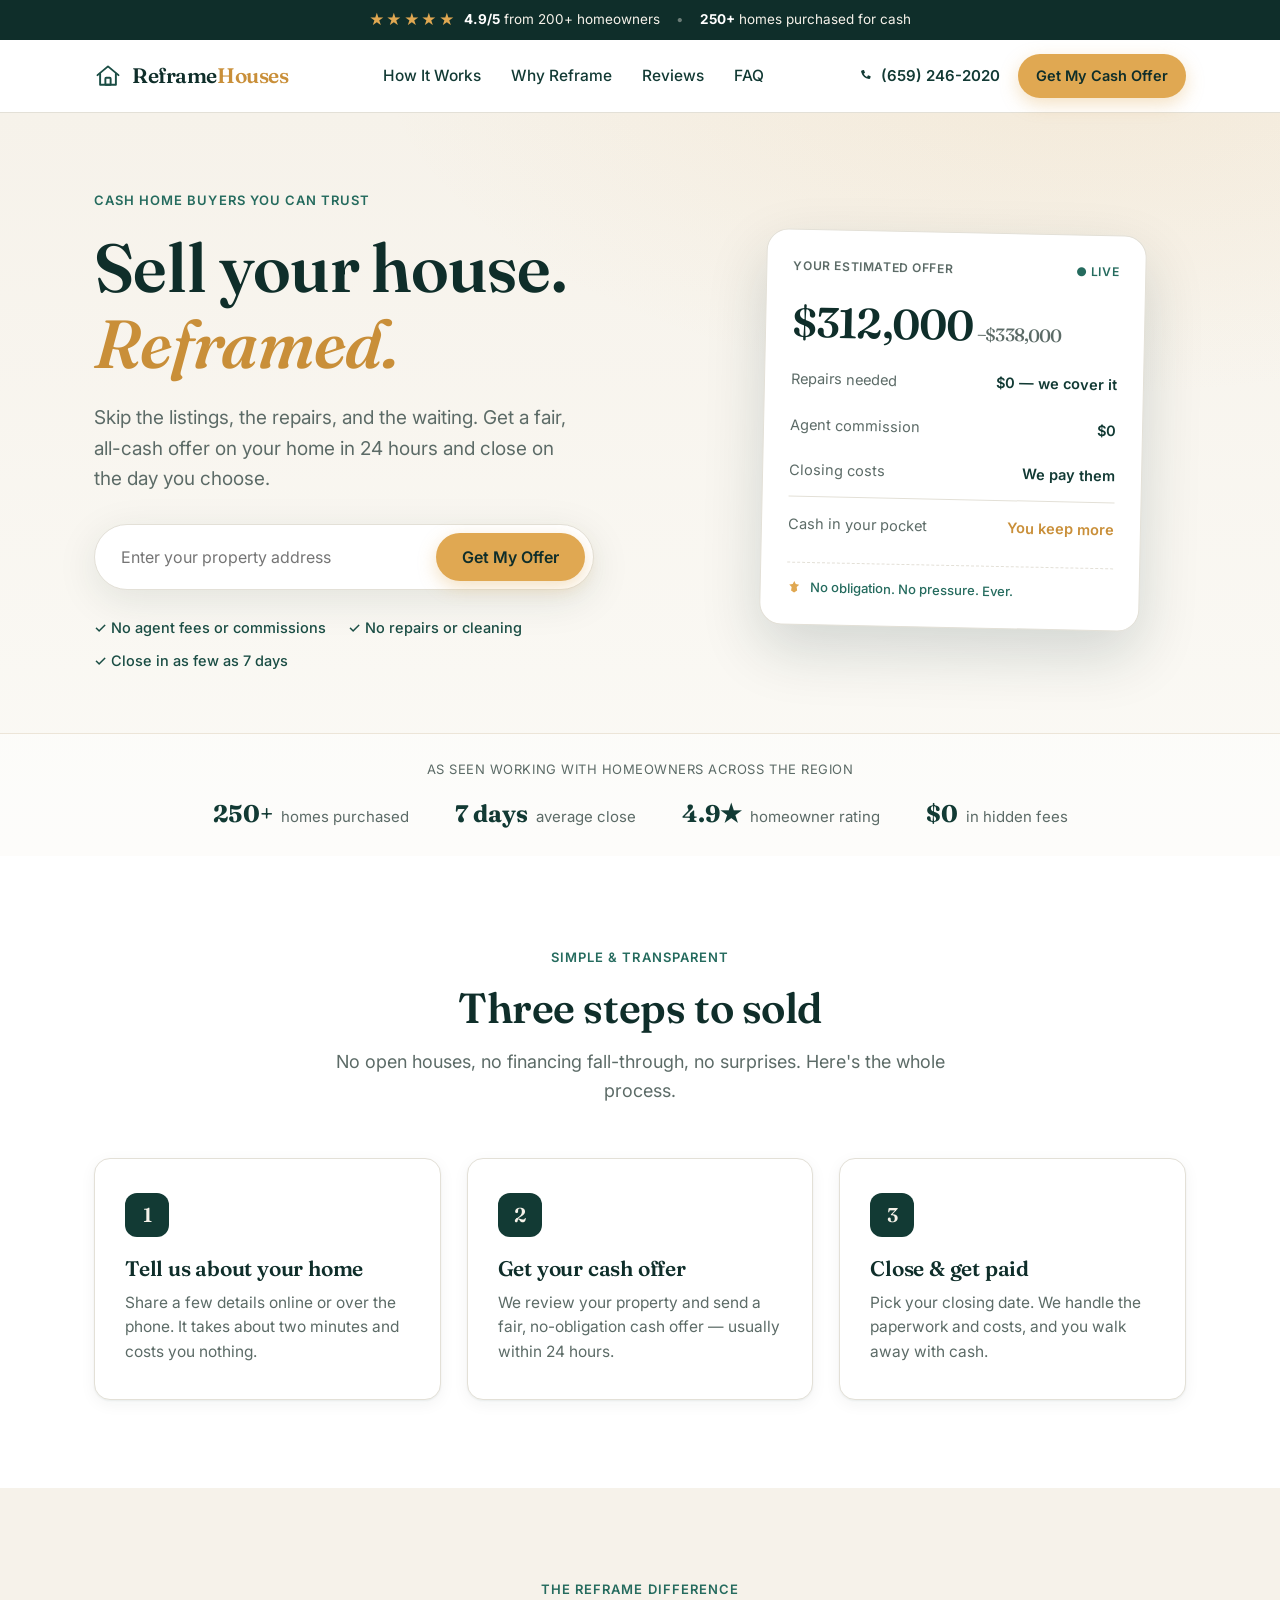
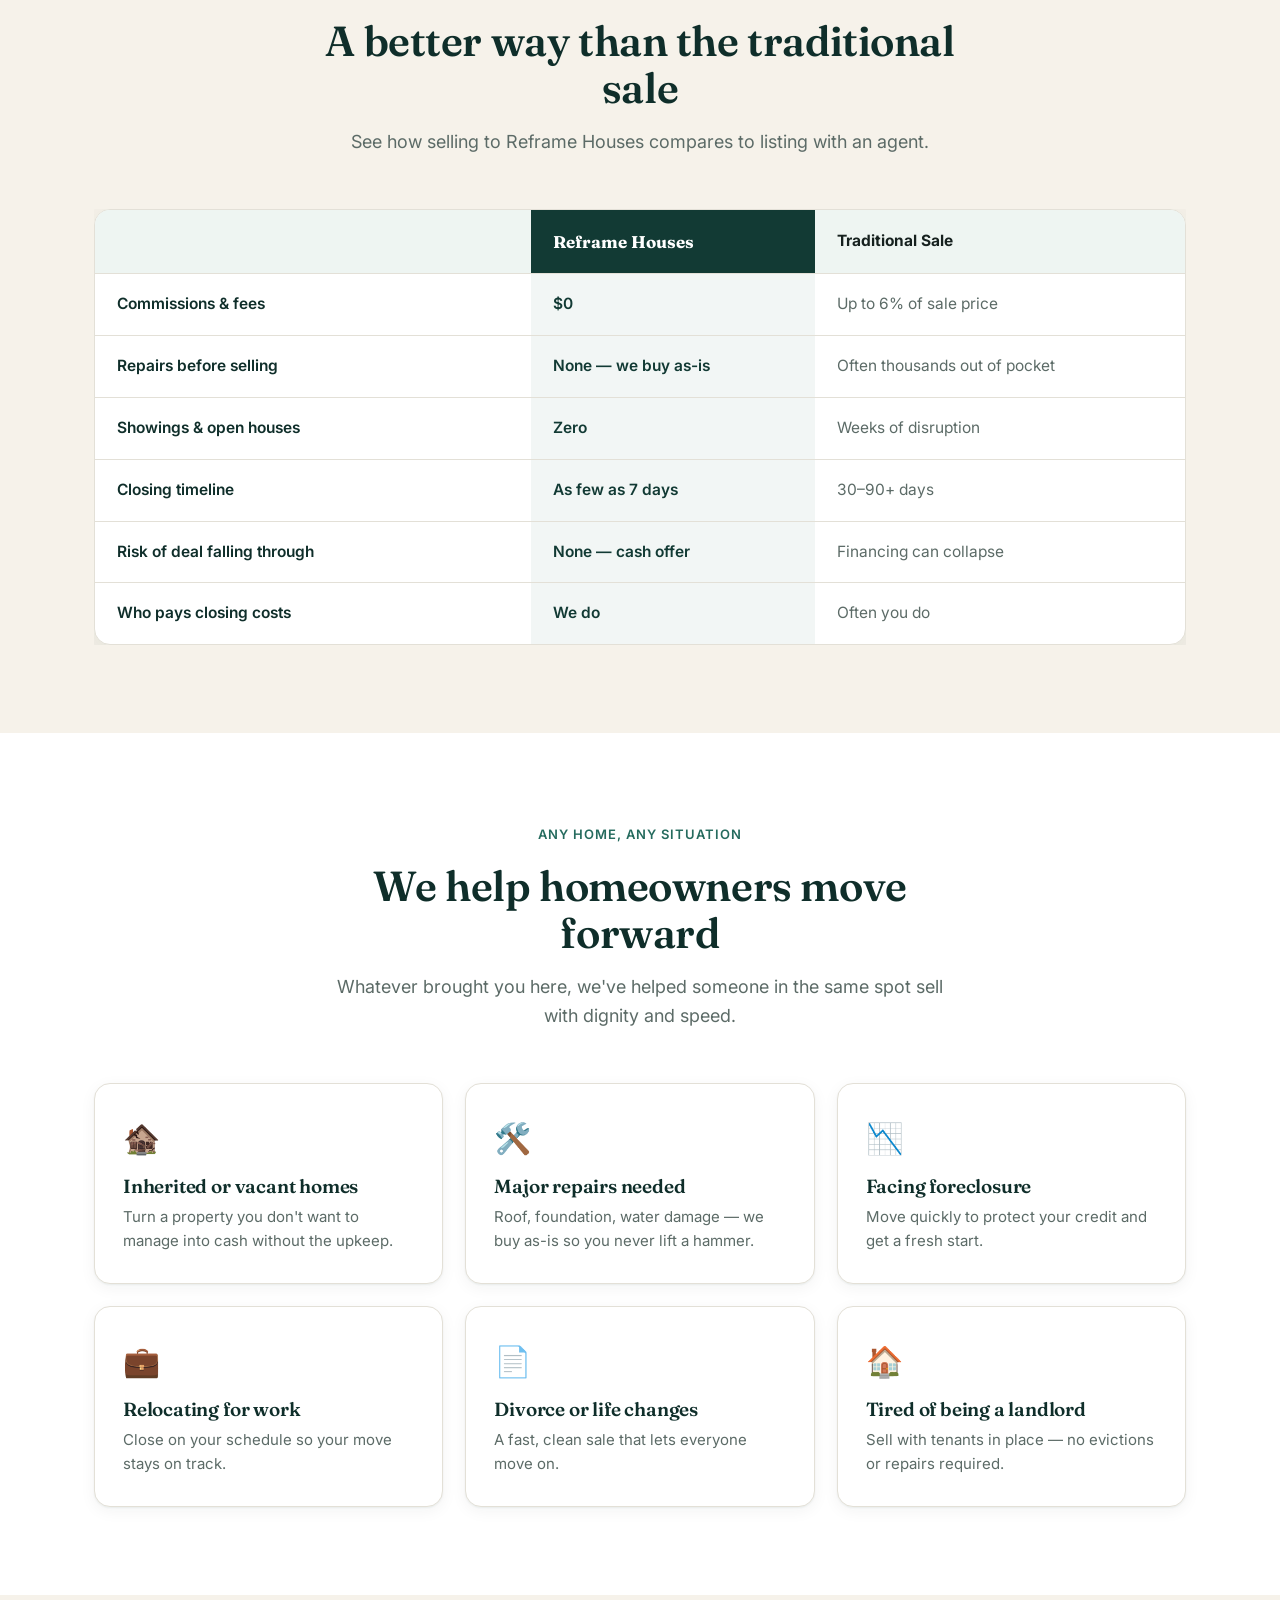
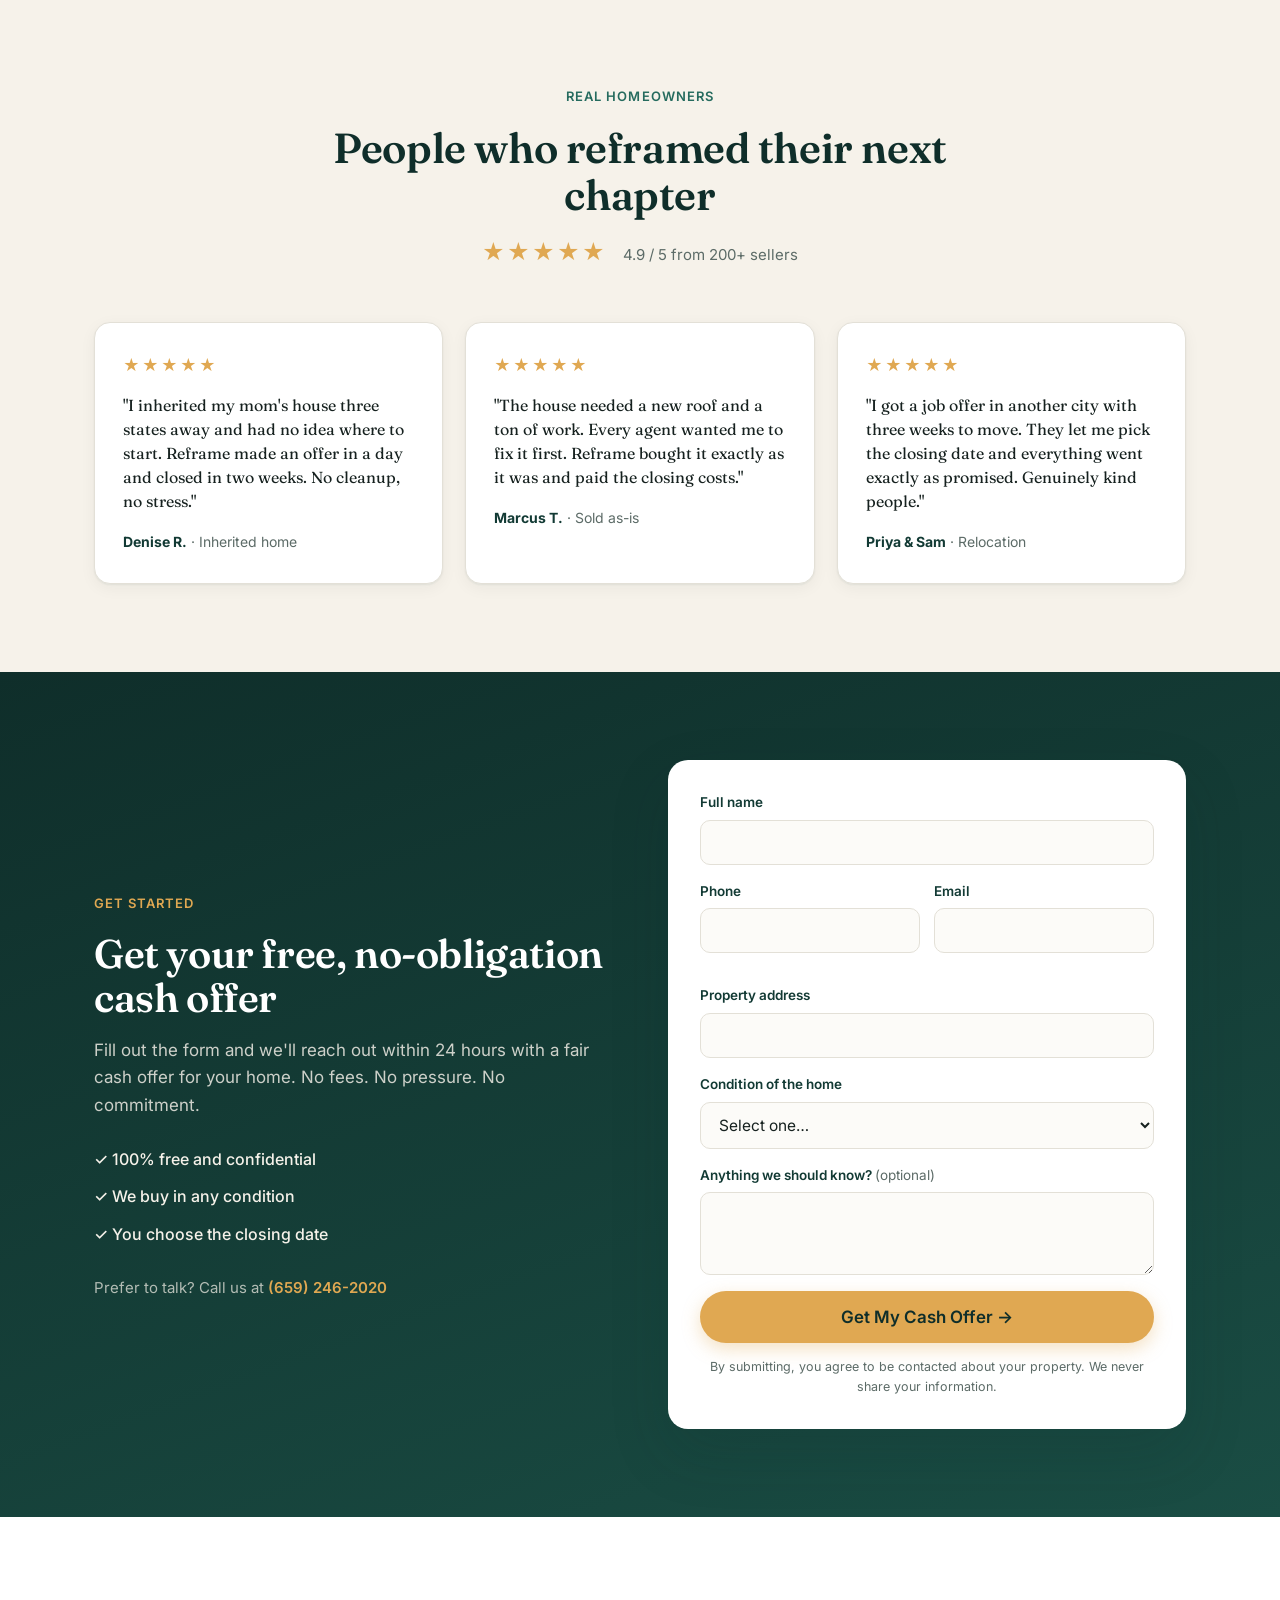
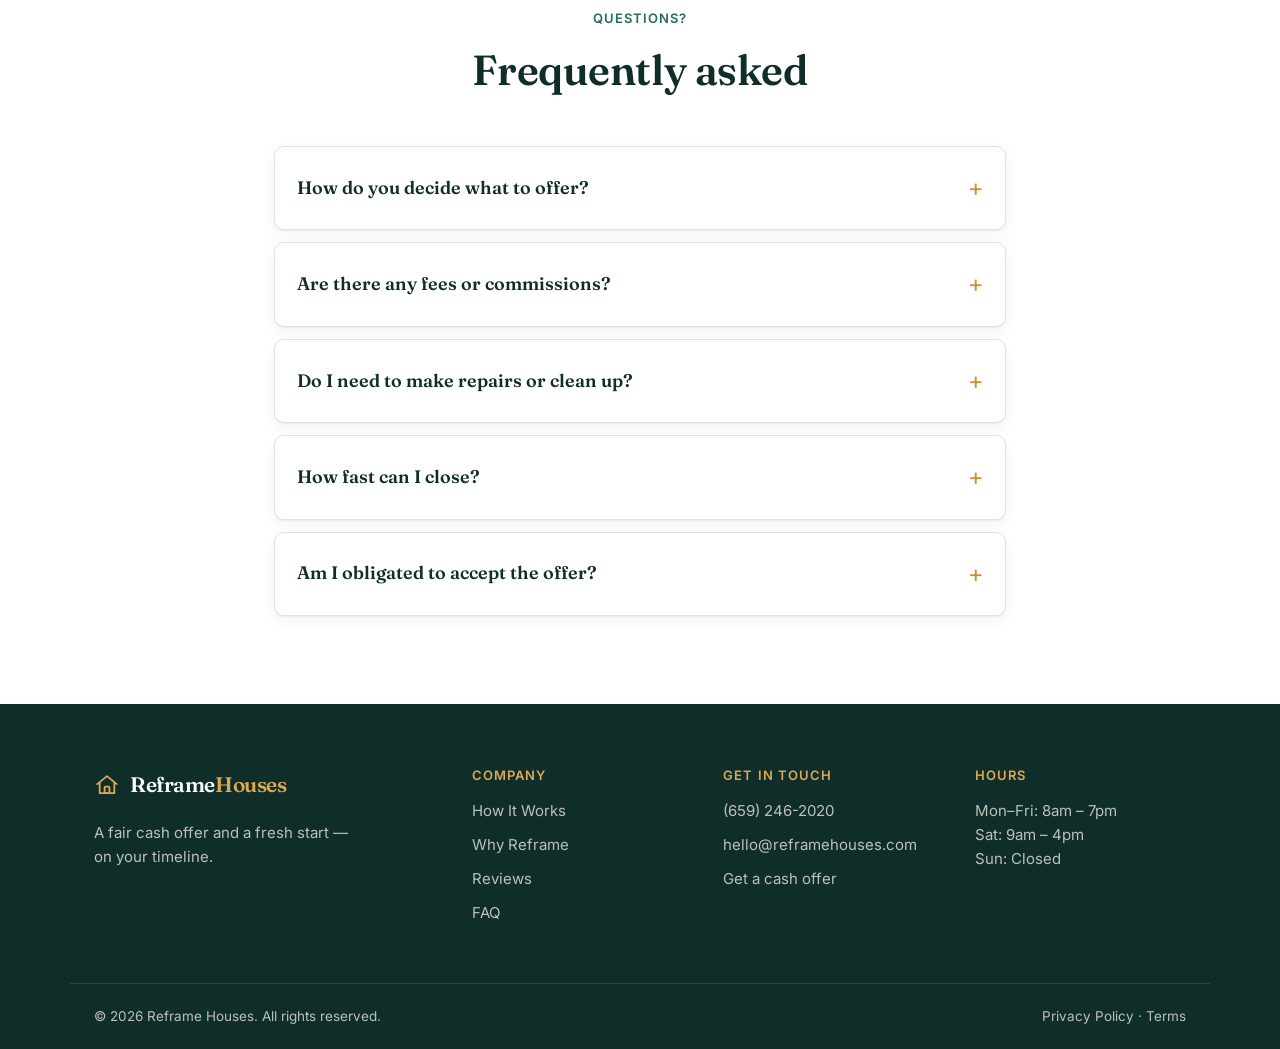
==== commit 55eb984a: "Revert name to Reframe Houses (keep header review bar + 250 homes) Co-Authored-By: Claude Opus 4.8 <" ====
--- a/public/index.html
+++ b/public/index.html
@@ -3,12 +3,12 @@
 <head>
   <meta charset="UTF-8" />
   <meta name="viewport" content="width=device-width, initial-scale=1.0" />
-  <title>Settle Houses | Sell Your House Fast for Cash — No Fees, No Repairs</title>
-  <meta name="description" content="Settle Houses buys homes for cash in any condition. Get a fair, no-obligation cash offer and close on your timeline — no fees, no repairs, no showings." />
+  <title>Reframe Houses | Sell Your House Fast for Cash — No Fees, No Repairs</title>
+  <meta name="description" content="Reframe Houses buys homes for cash in any condition. Get a fair, no-obligation cash offer and close on your timeline — no fees, no repairs, no showings." />
   <meta name="theme-color" content="#0f2e2a" />
 
   <!-- Open Graph -->
-  <meta property="og:title" content="Settle Houses — Sell Your House Fast for Cash" />
+  <meta property="og:title" content="Reframe Houses — Sell Your House Fast for Cash" />
   <meta property="og:description" content="A fair cash offer in 24 hours. No fees, no repairs, close on your timeline." />
   <meta property="og:type" content="website" />
 
@@ -33,7 +33,7 @@
     </div>
 
     <div class="container header-inner">
-      <a href="#top" class="logo" aria-label="Settle Houses home">
+      <a href="#top" class="logo" aria-label="Reframe Houses home">
         <span class="logo-mark" aria-hidden="true">
           <svg viewBox="0 0 32 32" width="28" height="28" fill="none">
             <path d="M4 15 16 5l12 10" stroke="currentColor" stroke-width="2.2" stroke-linecap="round" stroke-linejoin="round"/>
@@ -41,12 +41,12 @@
             <rect x="13" y="18" width="6" height="8" rx="1" stroke="currentColor" stroke-width="2.2"/>
           </svg>
         </span>
-        <span class="logo-text">Settle<span>Houses</span></span>
+        <span class="logo-text">Reframe<span>Houses</span></span>
       </a>
 
       <nav class="main-nav" aria-label="Primary">
         <a href="#how">How It Works</a>
-        <a href="#why">Why Settle</a>
+        <a href="#why">Why Reframe</a>
         <a href="#reviews">Reviews</a>
         <a href="#faq">FAQ</a>
       </nav>
@@ -69,7 +69,7 @@
     <div class="container hero-grid">
       <div class="hero-copy">
         <span class="eyebrow">Cash home buyers you can trust</span>
-        <h1>Sell your house.<br /><span class="accent">Settled.</span></h1>
+        <h1>Sell your house.<br /><span class="accent">Reframed.</span></h1>
         <p class="hero-sub">
           Skip the listings, the repairs, and the waiting. Get a fair, all-cash
           offer on your home in 24 hours and close on the day you choose.
@@ -150,13 +150,13 @@
     </div>
   </section>
 
-  <!-- ===== Why Settle / Comparison ===== -->
+  <!-- ===== Why Reframe / Comparison ===== -->
   <section class="section section-alt" id="why">
     <div class="container">
       <div class="section-head center">
-        <span class="eyebrow">The Settle difference</span>
+        <span class="eyebrow">The Reframe difference</span>
         <h2>A better way than the traditional sale</h2>
-        <p>See how selling to Settle Houses compares to listing with an agent.</p>
+        <p>See how selling to Reframe Houses compares to listing with an agent.</p>
       </div>
 
       <div class="compare">
@@ -165,7 +165,7 @@
             <tr>
               <th scope="col"></th>
               <th scope="col" class="col-us">
-                <span class="col-badge">Settle Houses</span>
+                <span class="col-badge">Reframe Houses</span>
               </th>
               <th scope="col">Traditional Sale</th>
             </tr>
@@ -208,19 +208,19 @@
     <div class="container">
       <div class="section-head center">
         <span class="eyebrow">Real homeowners</span>
-        <h2>People who found their fresh start</h2>
+        <h2>People who reframed their next chapter</h2>
         <div class="stars-big" aria-label="4.9 out of 5 stars">★★★★★ <span>4.9 / 5 from 200+ sellers</span></div>
       </div>
 
       <div class="reviews">
         <figure class="review">
           <div class="stars" aria-hidden="true">★★★★★</div>
-          <blockquote>"I inherited my mom's house three states away and had no idea where to start. Settle made an offer in a day and closed in two weeks. No cleanup, no stress."</blockquote>
+          <blockquote>"I inherited my mom's house three states away and had no idea where to start. Reframe made an offer in a day and closed in two weeks. No cleanup, no stress."</blockquote>
           <figcaption><strong>Denise R.</strong> · Inherited home</figcaption>
         </figure>
         <figure class="review">
           <div class="stars" aria-hidden="true">★★★★★</div>
-          <blockquote>"The house needed a new roof and a ton of work. Every agent wanted me to fix it first. Settle bought it exactly as it was and paid the closing costs."</blockquote>
+          <blockquote>"The house needed a new roof and a ton of work. Every agent wanted me to fix it first. Reframe bought it exactly as it was and paid the closing costs."</blockquote>
           <figcaption><strong>Marcus T.</strong> · Sold as-is</figcaption>
         </figure>
         <figure class="review">
@@ -336,21 +336,21 @@
               <rect x="13" y="18" width="6" height="8" rx="1" stroke="currentColor" stroke-width="2.2"/>
             </svg>
           </span>
-          <span class="logo-text">Settle<span>Houses</span></span>
+          <span class="logo-text">Reframe<span>Houses</span></span>
         </a>
         <p>A fair cash offer and a fresh start — on your timeline.</p>
       </div>
       <div class="footer-col">
         <h4>Company</h4>
         <a href="#how">How It Works</a>
-        <a href="#why">Why Settle</a>
+        <a href="#why">Why Reframe</a>
         <a href="#reviews">Reviews</a>
         <a href="#faq">FAQ</a>
       </div>
       <div class="footer-col">
         <h4>Get in touch</h4>
         <a href="tel:+16592462020">(659) 246-2020</a>
-        <a href="mailto:hello@settlehouses.com">hello@settlehouses.com</a>
+        <a href="mailto:hello@reframehouses.com">hello@reframehouses.com</a>
         <a href="#get-offer">Get a cash offer</a>
       </div>
       <div class="footer-col">
@@ -359,7 +359,7 @@
       </div>
     </div>
     <div class="container footer-bottom">
-      <p>© <span id="year"></span> Settle Houses. All rights reserved.</p>
+      <p>© <span id="year"></span> Reframe Houses. All rights reserved.</p>
       <p class="footer-legal"><a href="#">Privacy Policy</a> · <a href="#">Terms</a></p>
     </div>
   </footer>
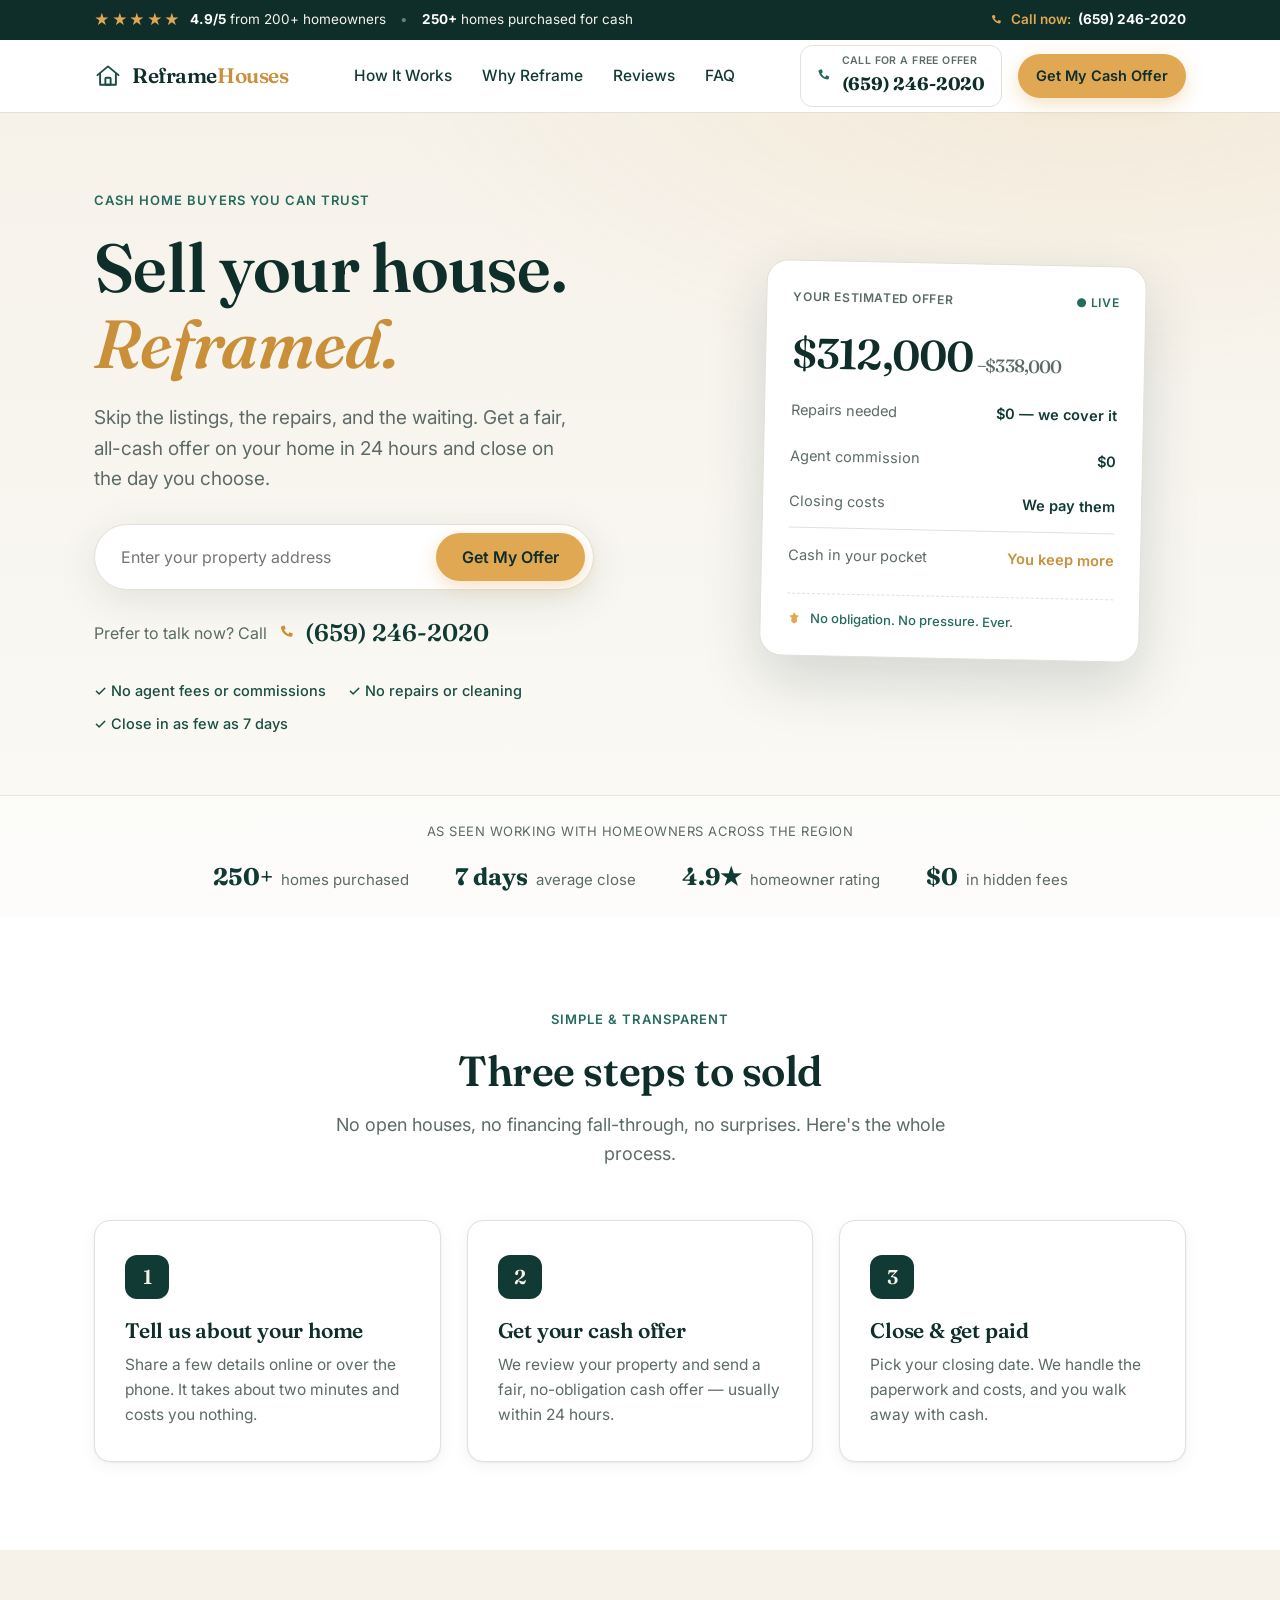
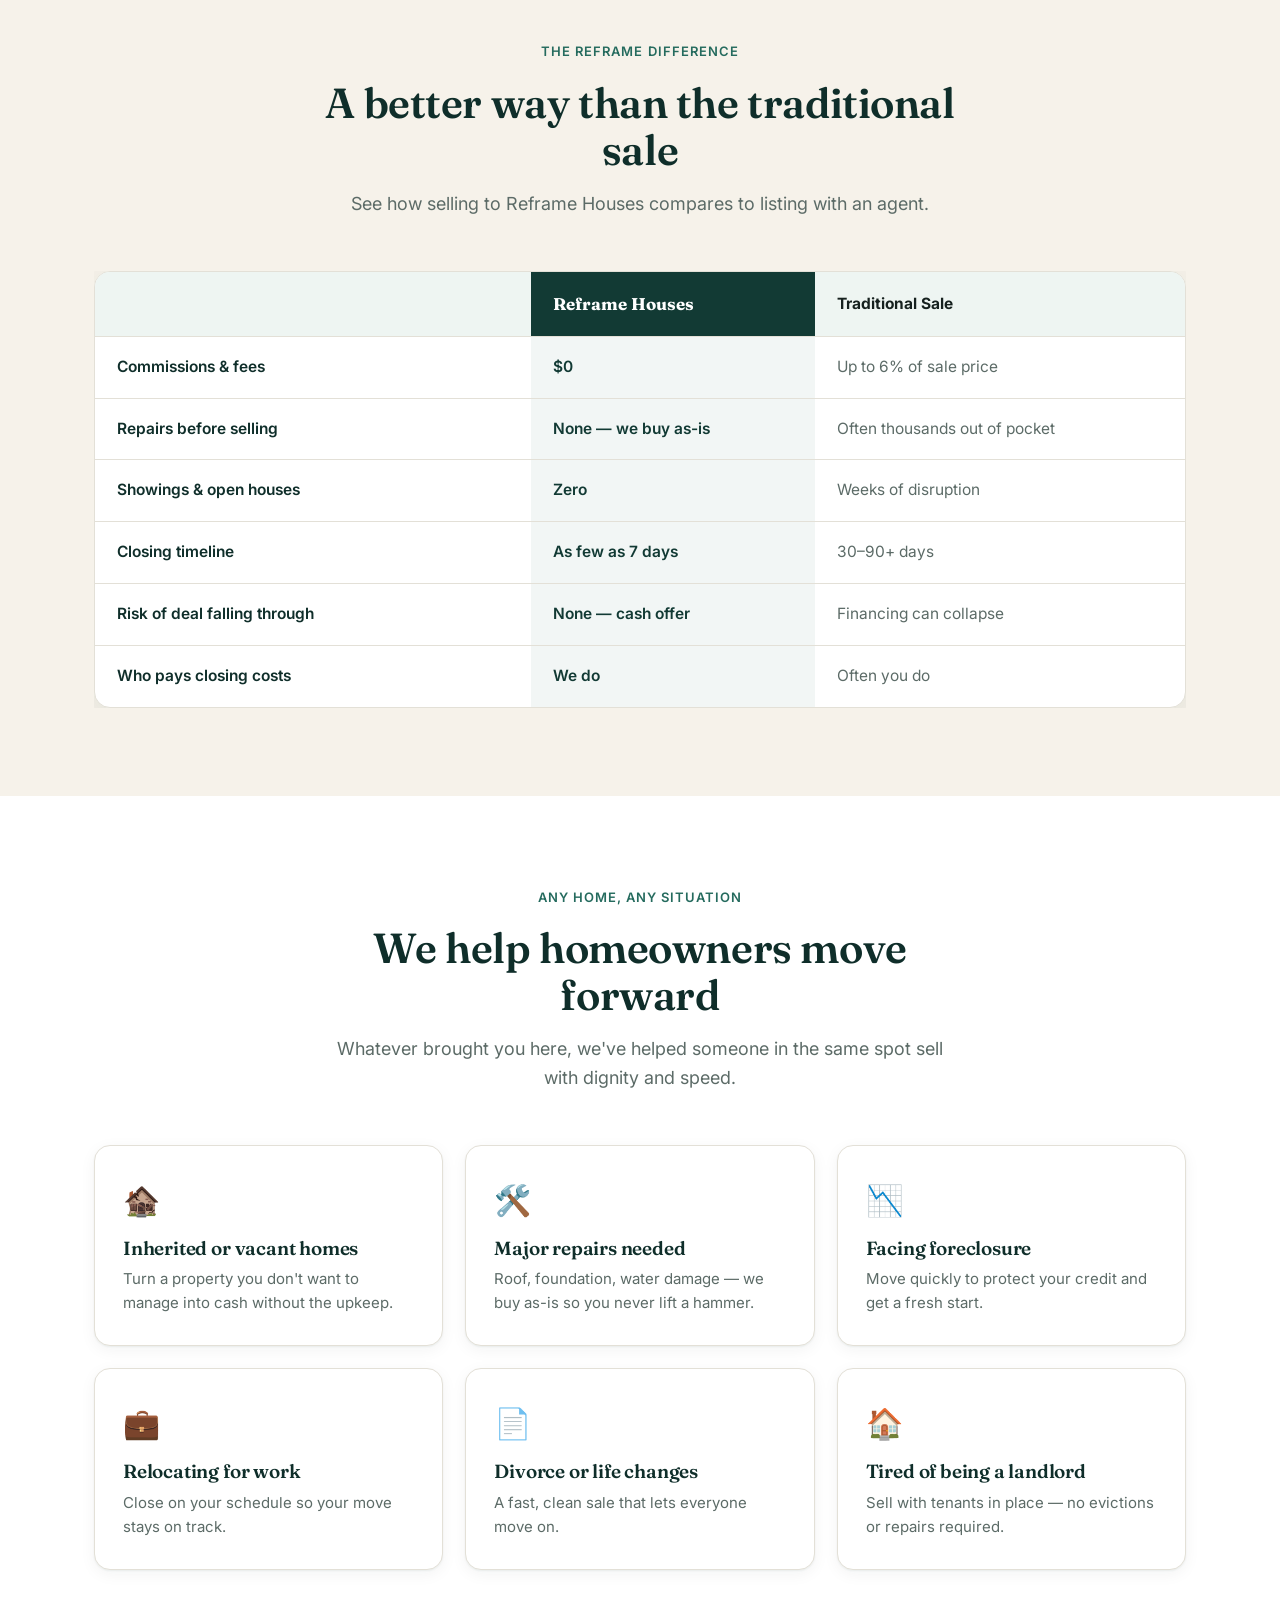
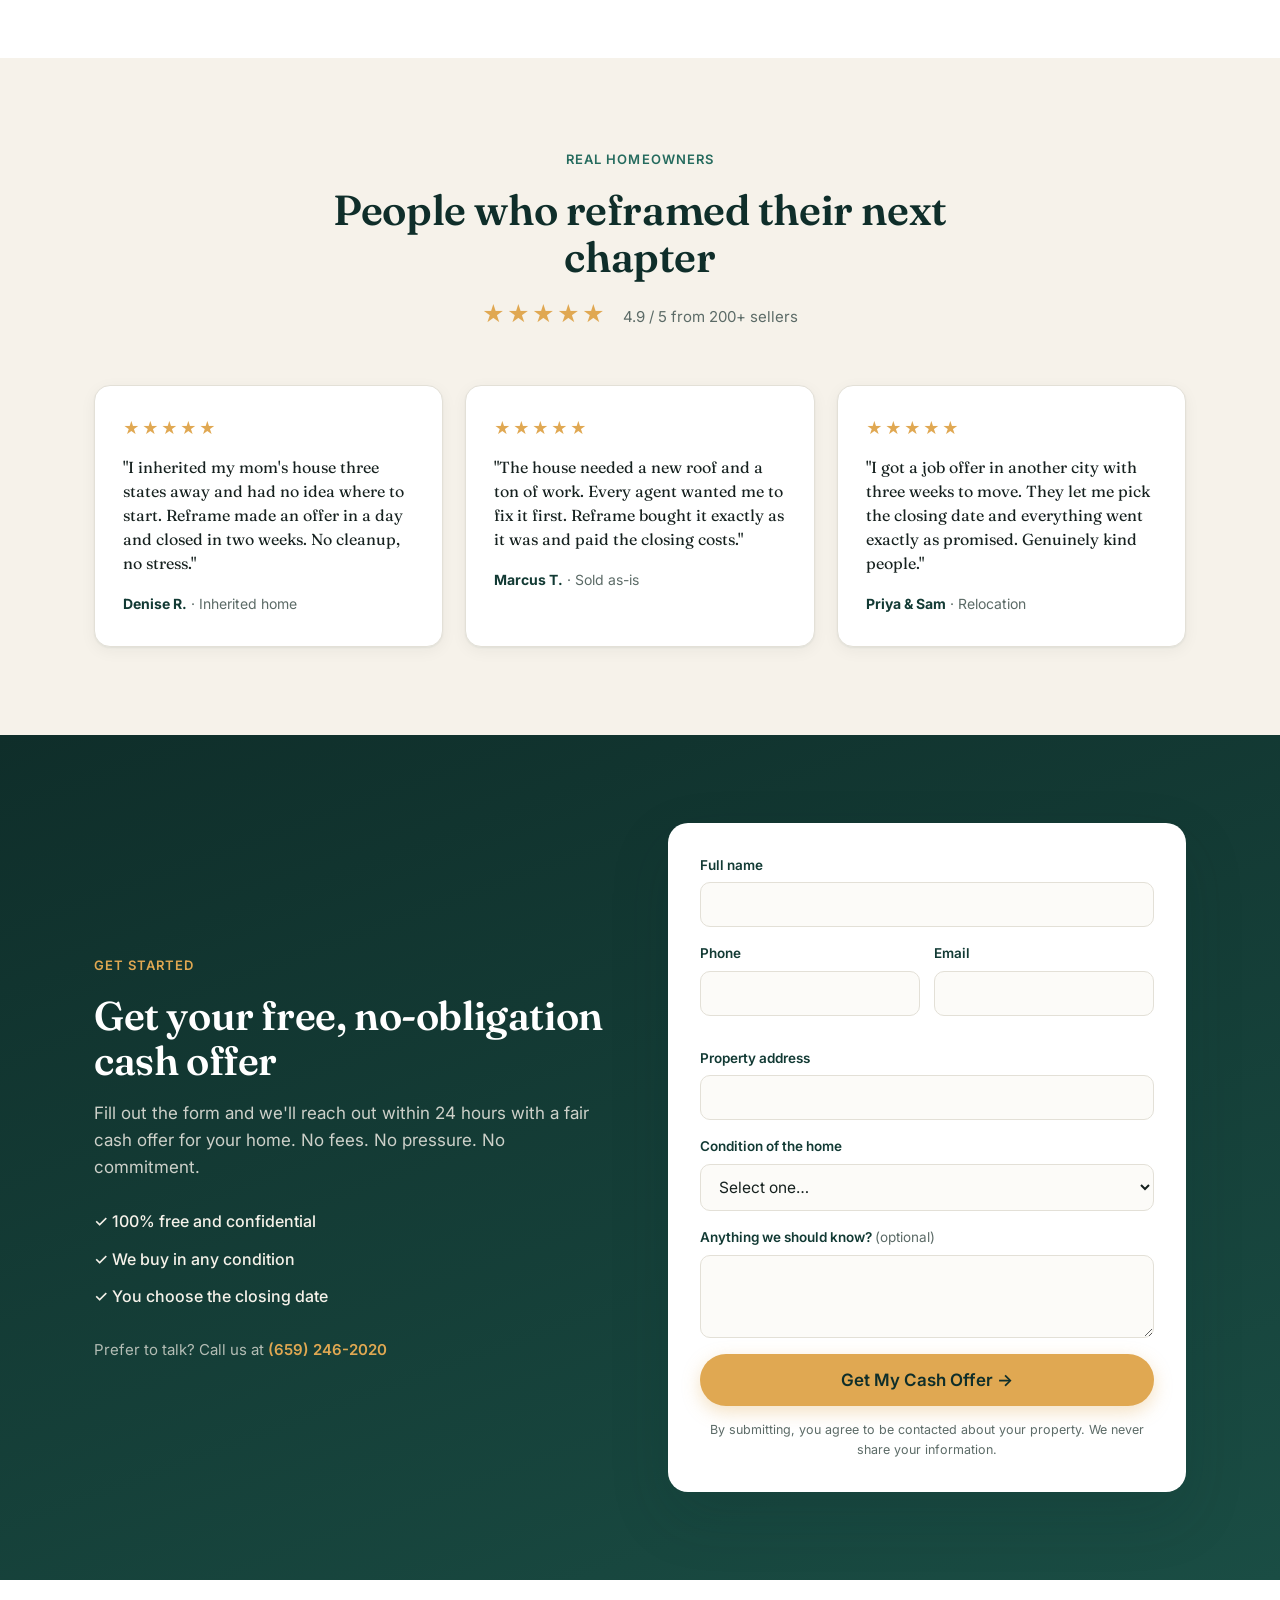
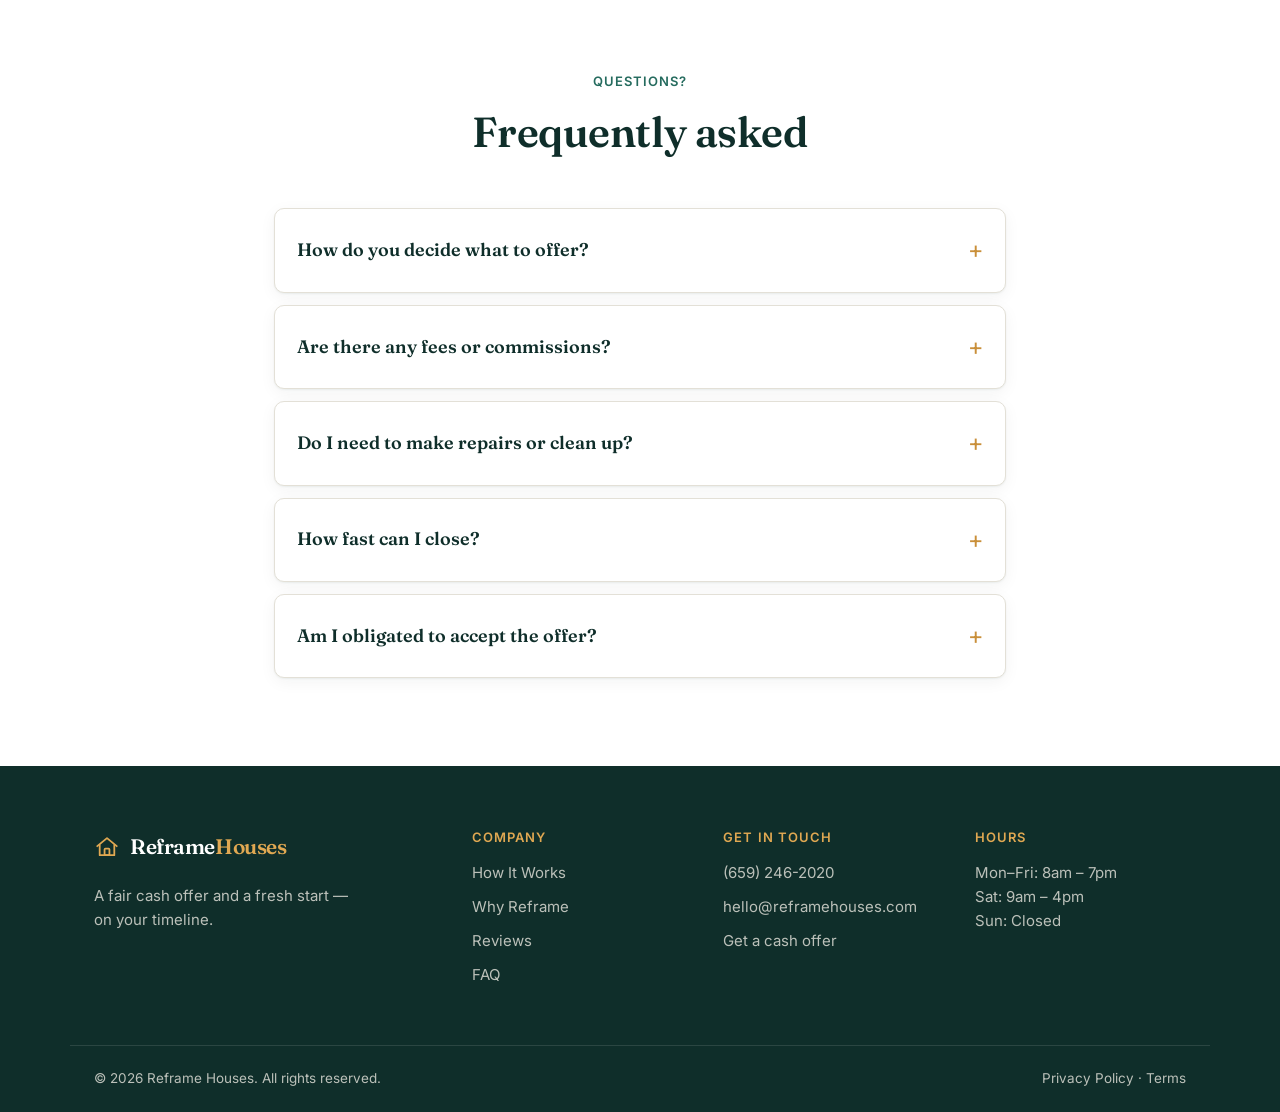
==== commit 4ee5c2fb: "Emphasize phone number for contact - Add 'Call now: (659) 246-2020' to the always-visible top bar - " ====
--- a/public/index.html
+++ b/public/index.html
@@ -20,15 +20,21 @@
 <body>
   <!-- ===== Header ===== -->
   <header class="site-header" id="top">
-    <!-- Review / trust bar -->
+    <!-- Review / trust + call bar -->
     <div class="topbar">
       <div class="container topbar-inner">
-        <span class="topbar-item">
-          <span class="topbar-stars" aria-label="Rated 4.9 out of 5 stars">★★★★★</span>
-          <strong>4.9/5</strong>&nbsp;from 200+ homeowners
-        </span>
-        <span class="topbar-sep" aria-hidden="true">•</span>
-        <span class="topbar-item"><strong>250+</strong>&nbsp;homes purchased for cash</span>
+        <div class="topbar-left">
+          <span class="topbar-item">
+            <span class="topbar-stars" aria-label="Rated 4.9 out of 5 stars">★★★★★</span>
+            <strong>4.9/5</strong>&nbsp;from 200+ homeowners
+          </span>
+          <span class="topbar-sep" aria-hidden="true">•</span>
+          <span class="topbar-item"><strong>250+</strong>&nbsp;homes purchased for cash</span>
+        </div>
+        <a href="tel:+16592462020" class="topbar-phone">
+          <svg viewBox="0 0 24 24" width="15" height="15" fill="none" aria-hidden="true"><path d="M6.5 3.5 9 3l1.5 4-2 1.5a12 12 0 0 0 5 5L15 11l4 1.5-.5 2.5a2 2 0 0 1-2 1.6A14 14 0 0 1 4.9 6.5a2 2 0 0 1 1.6-3Z" fill="currentColor"/></svg>
+          Call now: <strong>(659) 246-2020</strong>
+        </a>
       </div>
     </div>
 
@@ -53,8 +59,9 @@
 
       <div class="header-actions">
         <a href="tel:+16592462020" class="header-phone">
-          <svg viewBox="0 0 24 24" width="16" height="16" fill="none" aria-hidden="true"><path d="M6.5 3.5 9 3l1.5 4-2 1.5a12 12 0 0 0 5 5L15 11l4 1.5-.5 2.5a2 2 0 0 1-2 1.6A14 14 0 0 1 4.9 6.5a2 2 0 0 1 1.6-3Z" fill="currentColor"/></svg>
-          (659) 246-2020
+          <svg viewBox="0 0 24 24" width="18" height="18" fill="none" aria-hidden="true"><path d="M6.5 3.5 9 3l1.5 4-2 1.5a12 12 0 0 0 5 5L15 11l4 1.5-.5 2.5a2 2 0 0 1-2 1.6A14 14 0 0 1 4.9 6.5a2 2 0 0 1 1.6-3Z" fill="currentColor"/></svg>
+          <span class="header-phone-label">Call for a free offer</span>
+          <span class="header-phone-num">(659) 246-2020</span>
         </a>
         <a href="#offer" class="btn btn-primary btn-sm">Get My Cash Offer</a>
         <button class="nav-toggle" aria-label="Open menu" aria-expanded="false">
@@ -80,6 +87,14 @@
           <input id="mini-address" name="address" type="text" placeholder="Enter your property address" autocomplete="street-address" required />
           <button type="submit" class="btn btn-primary">Get My Offer</button>
         </form>
+
+        <p class="hero-call">
+          Prefer to talk now? Call
+          <a href="tel:+16592462020">
+            <svg viewBox="0 0 24 24" width="20" height="20" fill="none" aria-hidden="true"><path d="M6.5 3.5 9 3l1.5 4-2 1.5a12 12 0 0 0 5 5L15 11l4 1.5-.5 2.5a2 2 0 0 1-2 1.6A14 14 0 0 1 4.9 6.5a2 2 0 0 1 1.6-3Z" fill="currentColor"/></svg>
+            (659) 246-2020
+          </a>
+        </p>
 
         <ul class="hero-trust">
           <li>✓ No agent fees or commissions</li>
@@ -364,6 +379,12 @@
     </div>
   </footer>
 
+  <!-- Mobile sticky tap-to-call -->
+  <a href="tel:+16592462020" class="mobile-call-bar">
+    <svg viewBox="0 0 24 24" width="20" height="20" fill="none" aria-hidden="true"><path d="M6.5 3.5 9 3l1.5 4-2 1.5a12 12 0 0 0 5 5L15 11l4 1.5-.5 2.5a2 2 0 0 1-2 1.6A14 14 0 0 1 4.9 6.5a2 2 0 0 1 1.6-3Z" fill="currentColor"/></svg>
+    Tap to Call — (659) 246-2020
+  </a>
+
   <script src="script.js"></script>
 </body>
 </html>
--- a/public/styles.css
+++ b/public/styles.css
@@ -79,16 +79,24 @@
   border-bottom: 1px solid var(--line);
 }
 
-/* Review / trust bar */
+/* Review / trust + call bar */
 .topbar { background: var(--green-900); color: var(--sand); font-size: 13.5px; }
 .topbar-inner {
-  display: flex; align-items: center; justify-content: center;
-  gap: 8px 16px; padding: 8px 24px; flex-wrap: wrap; text-align: center;
-}
+  display: flex; align-items: center; justify-content: space-between;
+  gap: 6px 18px; padding: 8px 24px; flex-wrap: wrap;
+}
+.topbar-left { display: flex; align-items: center; gap: 8px 14px; flex-wrap: wrap; }
 .topbar-item { display: inline-flex; align-items: center; }
 .topbar-item strong { color: #fff; font-weight: 700; }
 .topbar-stars { color: var(--gold); letter-spacing: 1.5px; margin-right: 8px; font-size: 15px; }
 .topbar-sep { color: rgba(246,242,234,.4); }
+.topbar-phone {
+  display: inline-flex; align-items: center; gap: 7px; color: var(--gold);
+  font-weight: 600; white-space: nowrap; transition: color .15s;
+}
+.topbar-phone strong { color: #fff; font-weight: 700; }
+.topbar-phone:hover { color: #fff; }
+.topbar-phone:hover strong { color: var(--gold); }
 
 .header-inner { display: flex; align-items: center; justify-content: space-between; height: 72px; }
 
@@ -105,9 +113,26 @@
 .main-nav a { font-weight: 500; font-size: 15.5px; color: var(--green-800); transition: color .15s; }
 .main-nav a:hover { color: var(--gold-dark); }
 
-.header-actions { display: flex; align-items: center; gap: 18px; }
-.header-phone { display: inline-flex; align-items: center; gap: 7px; font-weight: 600; font-size: 15px; color: var(--green-800); }
-.header-phone:hover { color: var(--gold-dark); }
+.header-actions { display: flex; align-items: center; gap: 16px; }
+.header-phone {
+  display: grid; grid-template-columns: auto auto; column-gap: 9px;
+  align-items: center; padding: 7px 16px 7px 14px;
+  border: 1.5px solid var(--line); border-radius: 12px;
+  transition: background .15s, border-color .15s;
+}
+.header-phone svg { grid-row: 1 / 3; color: var(--green-600); }
+.header-phone:hover { background: var(--green-50); border-color: var(--green-600); }
+.header-phone-label { font-size: 10.5px; font-weight: 600; color: var(--muted); text-transform: uppercase; letter-spacing: .04em; }
+.header-phone-num { font-size: 18px; font-weight: 700; color: var(--green-900); font-family: var(--font-serif); letter-spacing: -0.01em; }
+
+/* Hero "call now" line */
+.hero-call { margin-top: 24px; display: flex; align-items: center; gap: 10px; flex-wrap: wrap; font-size: 16px; color: var(--muted); }
+.hero-call a { display: inline-flex; align-items: center; gap: 8px; font-family: var(--font-serif); font-weight: 600; font-size: 24px; color: var(--green-800); transition: color .15s; }
+.hero-call a svg { color: var(--gold-dark); }
+.hero-call a:hover { color: var(--gold-dark); }
+
+/* Mobile sticky tap-to-call */
+.mobile-call-bar { display: none; }
 
 .nav-toggle { display: none; flex-direction: column; gap: 5px; background: none; border: 0; cursor: pointer; padding: 6px; }
 .nav-toggle span { width: 24px; height: 2px; background: var(--green-800); border-radius: 2px; transition: .2s; }
@@ -311,6 +336,21 @@
     box-shadow: var(--shadow-md);
   }
   .main-nav.open a { padding: 12px 0; font-size: 17px; }
+
+  /* Top bar centers and the phone stays prominent */
+  .topbar-inner { justify-content: center; text-align: center; }
+
+  /* Sticky tap-to-call bar */
+  .mobile-call-bar {
+    display: flex; align-items: center; justify-content: center; gap: 10px;
+    position: fixed; left: 0; right: 0; bottom: 0; z-index: 60;
+    background: var(--gold); color: var(--green-900);
+    font-weight: 700; font-size: 17px;
+    padding: 15px 16px calc(15px + env(safe-area-inset-bottom));
+    box-shadow: 0 -4px 20px rgba(15,46,42,.20);
+  }
+  .mobile-call-bar:active { background: var(--gold-dark); }
+  body { padding-bottom: 62px; }
 }
 
 @media (max-width: 560px) {
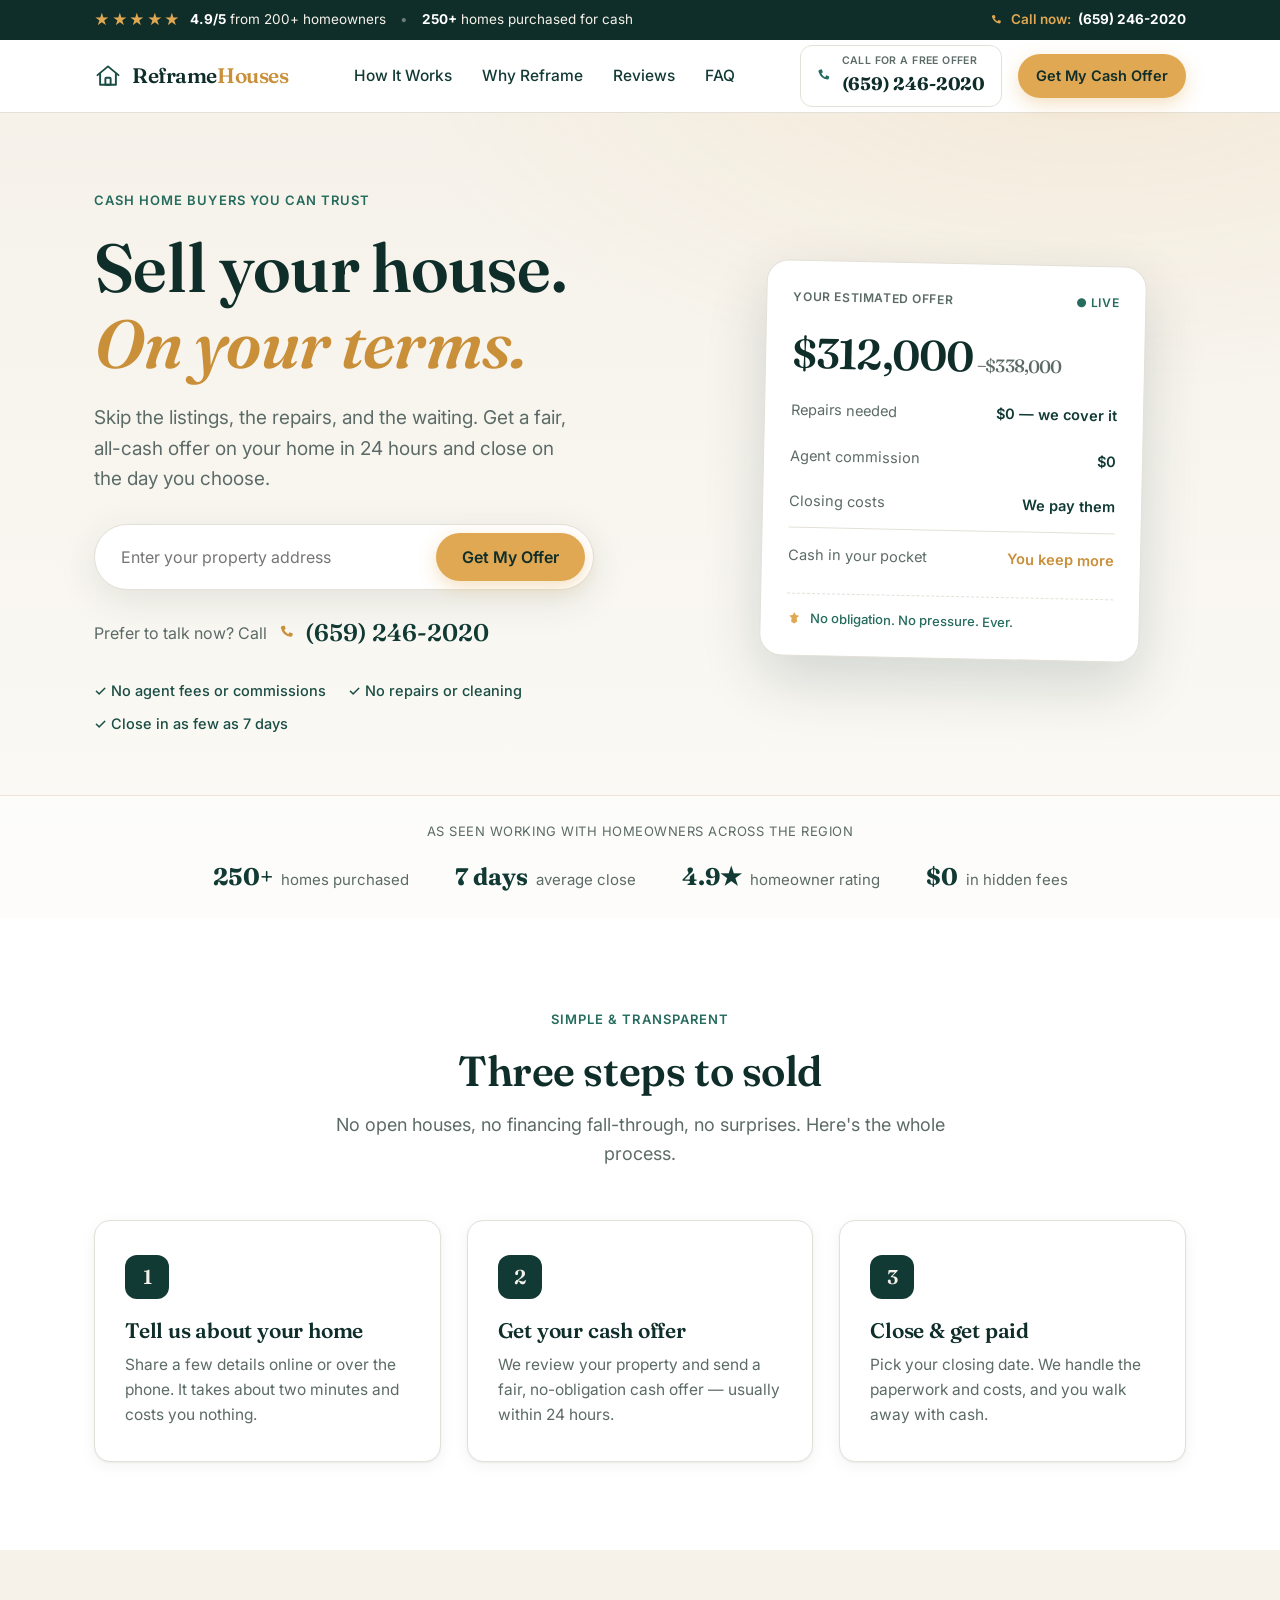
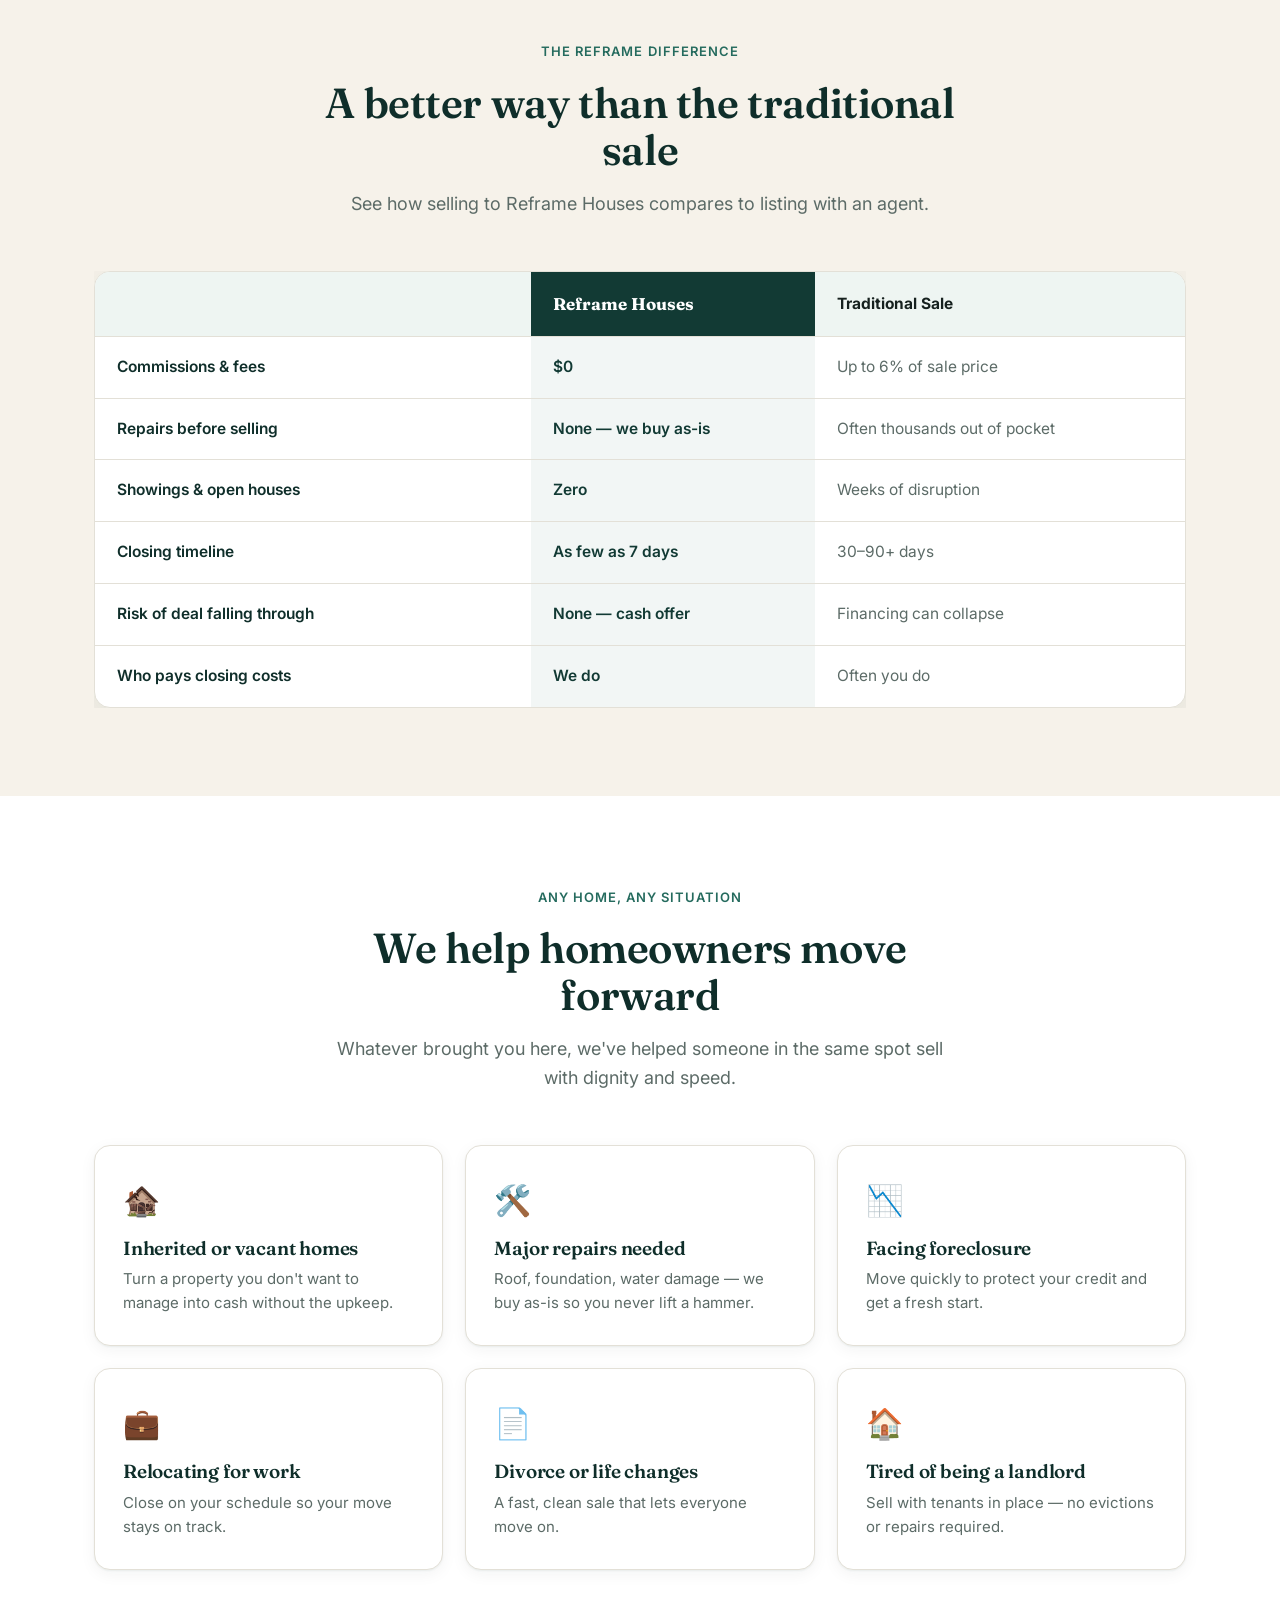
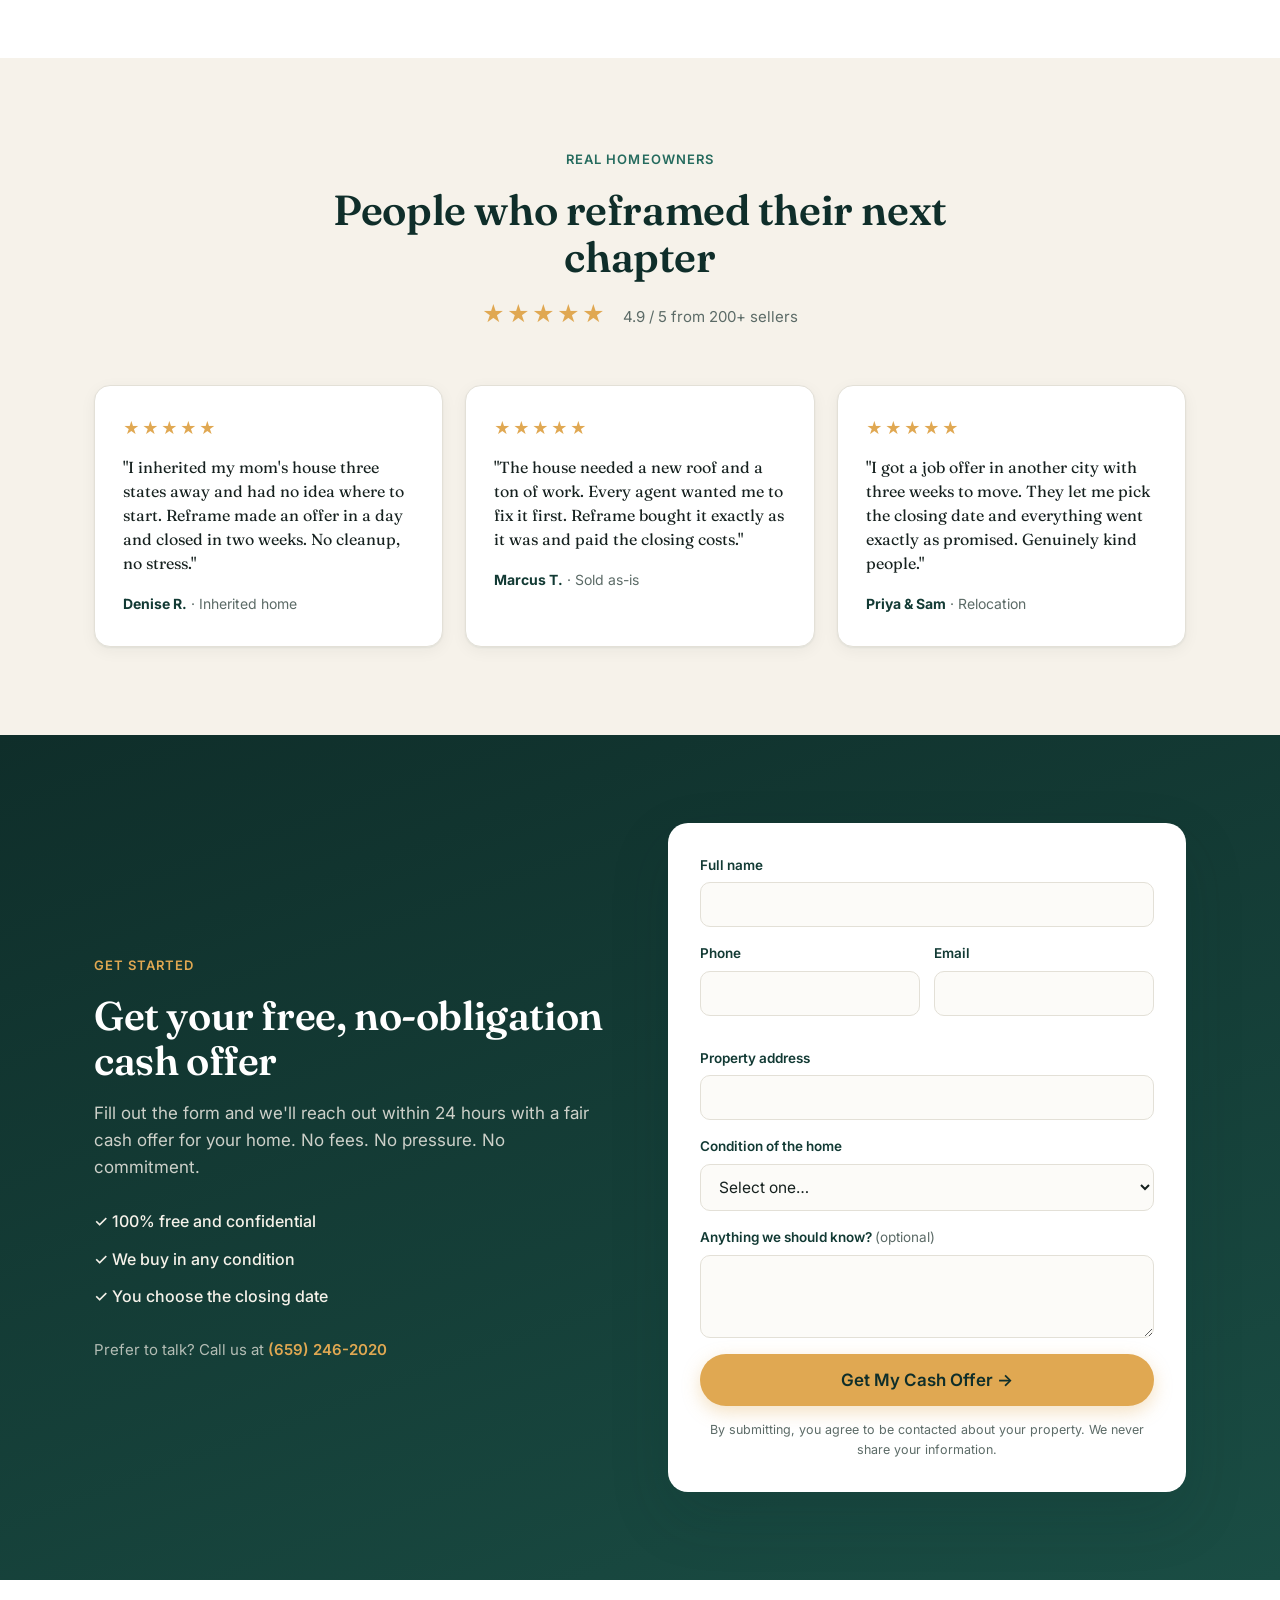
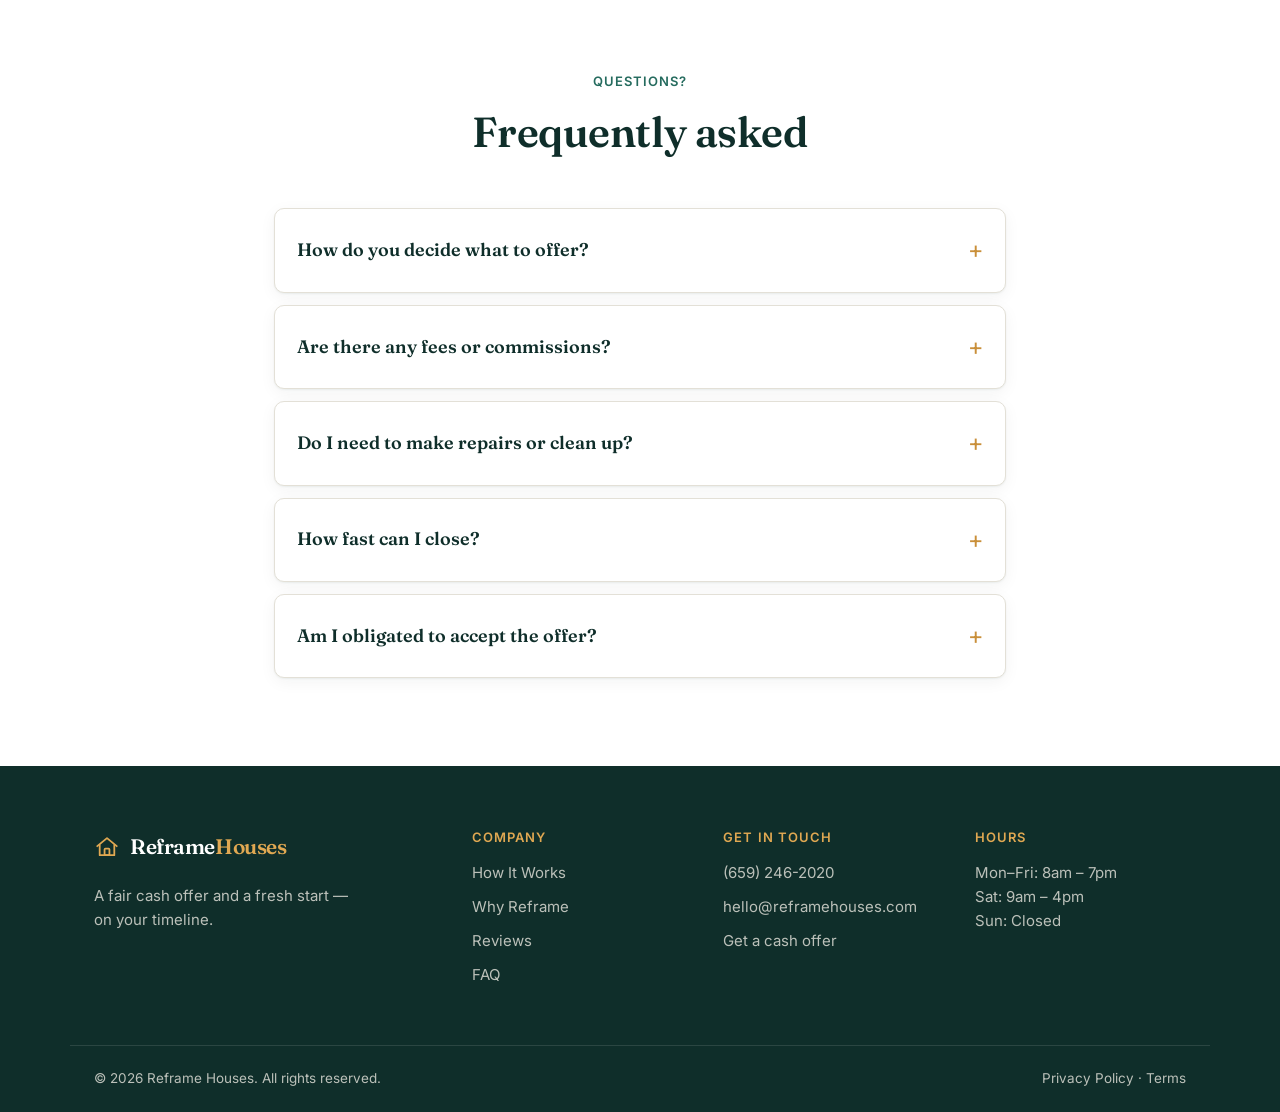
==== commit 9e6a7a93: "Update hero headline to 'Sell your house. On your terms.' Co-Authored-By: Claude Opus 4.8 <noreply@a" ====
--- a/public/index.html
+++ b/public/index.html
@@ -76,7 +76,7 @@
     <div class="container hero-grid">
       <div class="hero-copy">
         <span class="eyebrow">Cash home buyers you can trust</span>
-        <h1>Sell your house.<br /><span class="accent">Reframed.</span></h1>
+        <h1>Sell your house.<br /><span class="accent">On your terms.</span></h1>
         <p class="hero-sub">
           Skip the listings, the repairs, and the waiting. Get a fair, all-cash
           offer on your home in 24 hours and close on the day you choose.
